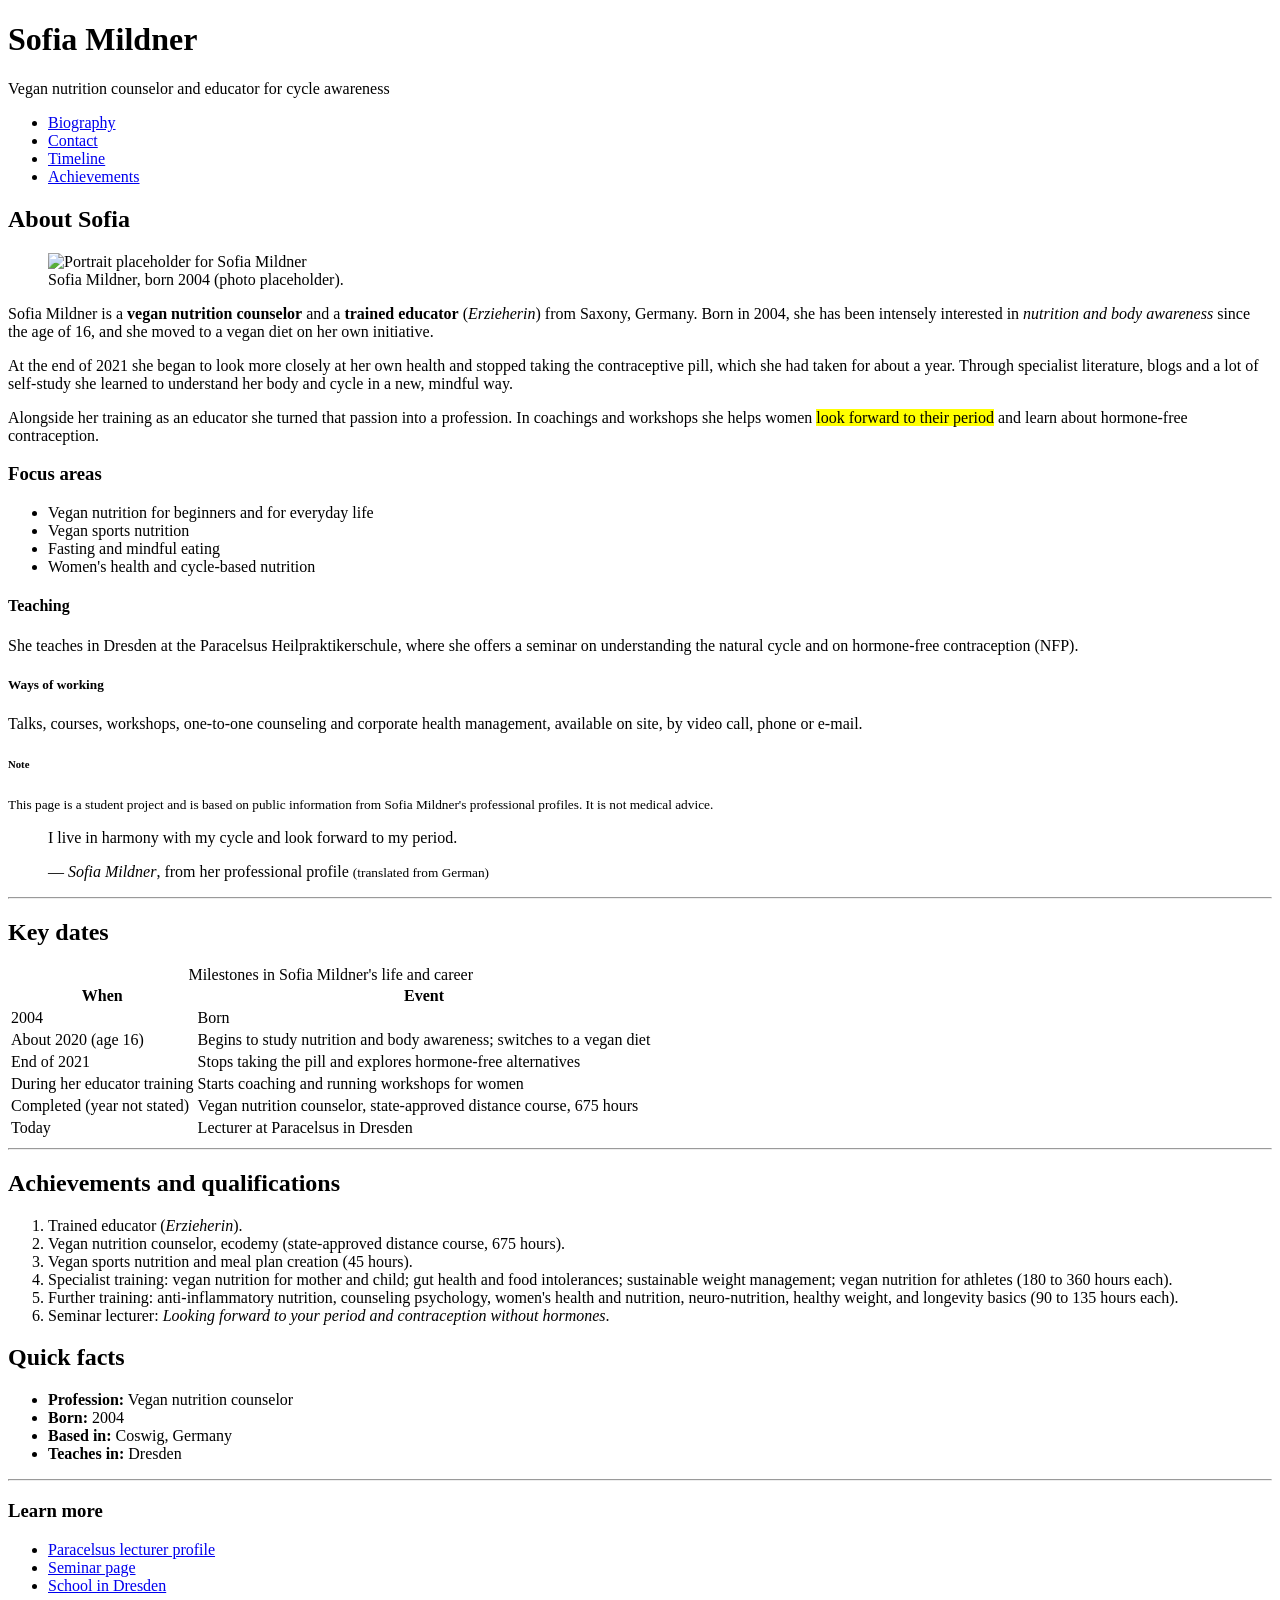
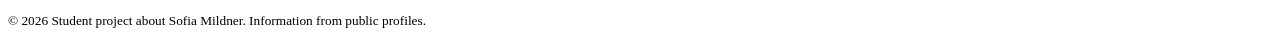
==== index.html @ ef353e80 "Add files via upload" ====
<!DOCTYPE html>
<html lang="en">
<head>
  <meta charset="UTF-8">
  <meta name="viewport" content="width=device-width, initial-scale=1">
  <title>Sofia Mildner – Vegan Nutrition Counselor &amp; Cycle Educator</title>
  <link rel="stylesheet" href="css/styles.css">
</head>
<body>
  <header class="site-header">
    <h1>Sofia Mildner</h1>
    <p class="tagline">Vegan nutrition counselor and educator for cycle awareness</p>
    <nav aria-label="Main navigation">
      <ul>
        <li><a href="index.html" class="active">Biography</a></li>
        <li><a href="contact.html">Contact</a></li>
        <li><a href="#timeline">Timeline</a></li>
        <li><a href="#achievements">Achievements</a></li>
      </ul>
    </nav>
  </header>

  <main class="layout">
    <section id="bio">
      <article>
        <h2>About Sofia</h2>

        <figure class="portrait">
          <img src="images/portrait-placeholder.svg" alt="Portrait placeholder for Sofia Mildner" width="260" height="325">
          <figcaption>Sofia Mildner, born 2004 (photo placeholder).</figcaption>
        </figure>

        <p>Sofia Mildner is a <strong>vegan nutrition counselor</strong> and a <strong>trained educator</strong> (<em>Erzieherin</em>) from Saxony, Germany. Born in 2004, she has been intensely interested in <em>nutrition and body awareness</em> since the age of 16, and she moved to a vegan diet on her own initiative.</p>
        <p>At the end of 2021 she began to look more closely at her own health and stopped taking the contraceptive pill, which she had taken for about a year. Through specialist literature, blogs and a lot of self-study she learned to understand her body and cycle in a new, mindful way.</p>
        <p>Alongside her training as an educator she turned that passion into a profession. In coachings and workshops she helps women <mark>look forward to their period</mark> and learn about hormone-free contraception.</p>

        <h3>Focus areas</h3>
        <ul>
          <li>Vegan nutrition for beginners and for everyday life</li>
          <li>Vegan sports nutrition</li>
          <li>Fasting and mindful eating</li>
          <li>Women's health and cycle-based nutrition</li>
        </ul>

        <h4>Teaching</h4>
        <p>She teaches in Dresden at the Paracelsus Heilpraktikerschule, where she offers a seminar on understanding the natural cycle and on hormone-free contraception (NFP).</p>

        <h5>Ways of working</h5>
        <p>Talks, courses, workshops, one-to-one counseling and corporate health management, available on site, by video call, phone or e-mail.</p>

        <h6>Note</h6>
        <p><small>This page is a student project and is based on public information from Sofia Mildner's professional profiles. It is not medical advice.</small></p>

        <blockquote>
          <p>I live in harmony with my cycle and look forward to my period.</p>
          <footer>— <cite>Sofia Mildner</cite>, from her professional profile <small>(translated from German)</small></footer>
        </blockquote>
      </article>

      <hr>

      <article id="timeline">
        <h2>Key dates</h2>
        <table>
          <caption>Milestones in Sofia Mildner's life and career</caption>
          <thead>
            <tr><th scope="col">When</th><th scope="col">Event</th></tr>
          </thead>
          <tbody>
            <tr><td>2004</td><td>Born</td></tr>
            <tr><td>About 2020 (age 16)</td><td>Begins to study nutrition and body awareness; switches to a vegan diet</td></tr>
            <tr><td>End of 2021</td><td>Stops taking the pill and explores hormone-free alternatives</td></tr>
            <tr><td>During her educator training</td><td>Starts coaching and running workshops for women</td></tr>
            <tr><td>Completed (year not stated)</td><td>Vegan nutrition counselor, state-approved distance course, 675 hours</td></tr>
            <tr><td>Today</td><td>Lecturer at Paracelsus in Dresden</td></tr>
          </tbody>
        </table>
      </article>

      <hr>

      <article id="achievements">
        <h2>Achievements and qualifications</h2>
        <ol>
          <li>Trained educator (<em>Erzieherin</em>).</li>
          <li>Vegan nutrition counselor, ecodemy (state-approved distance course, 675 hours).</li>
          <li>Vegan sports nutrition and meal plan creation (45 hours).</li>
          <li>Specialist training: vegan nutrition for mother and child; gut health and food intolerances; sustainable weight management; vegan nutrition for athletes (180 to 360 hours each).</li>
          <li>Further training: anti-inflammatory nutrition, counseling psychology, women's health and nutrition, neuro-nutrition, healthy weight, and longevity basics (90 to 135 hours each).</li>
          <li>Seminar lecturer: <em>Looking forward to your period and contraception without hormones</em>.</li>
        </ol>
      </article>
    </section>

    <aside class="sidebar">
      <h2>Quick facts</h2>
      <ul class="plain">
        <li><strong>Profession:</strong> Vegan nutrition counselor</li>
        <li><strong>Born:</strong> 2004</li>
        <li><strong>Based in:</strong> Coswig, Germany</li>
        <li><strong>Teaches in:</strong> Dresden</li>
      </ul>
      <hr>
      <h3>Learn more</h3>
      <ul>
        <li><a href="https://www.paracelsus.de/dozenten/v6z4/sofia-mildner" target="_blank" rel="noopener">Paracelsus lecturer profile</a></li>
        <li><a href="https://www.paracelsus.de/seminare/w3e8/periode-mit-vorfreude-erwarten-und-hormonfrei-verhueten" target="_blank" rel="noopener">Seminar page</a></li>
        <li><a href="https://www.paracelsus.de/heilpraktikerschulen/dresden" target="_blank" rel="noopener">School in Dresden</a></li>
      </ul>
    </aside>
  </main>

  <footer class="site-footer">
    <p><small>&copy; 2026 Student project about Sofia Mildner. Information from public profiles.</small></p>
  </footer>
</body>
</html>
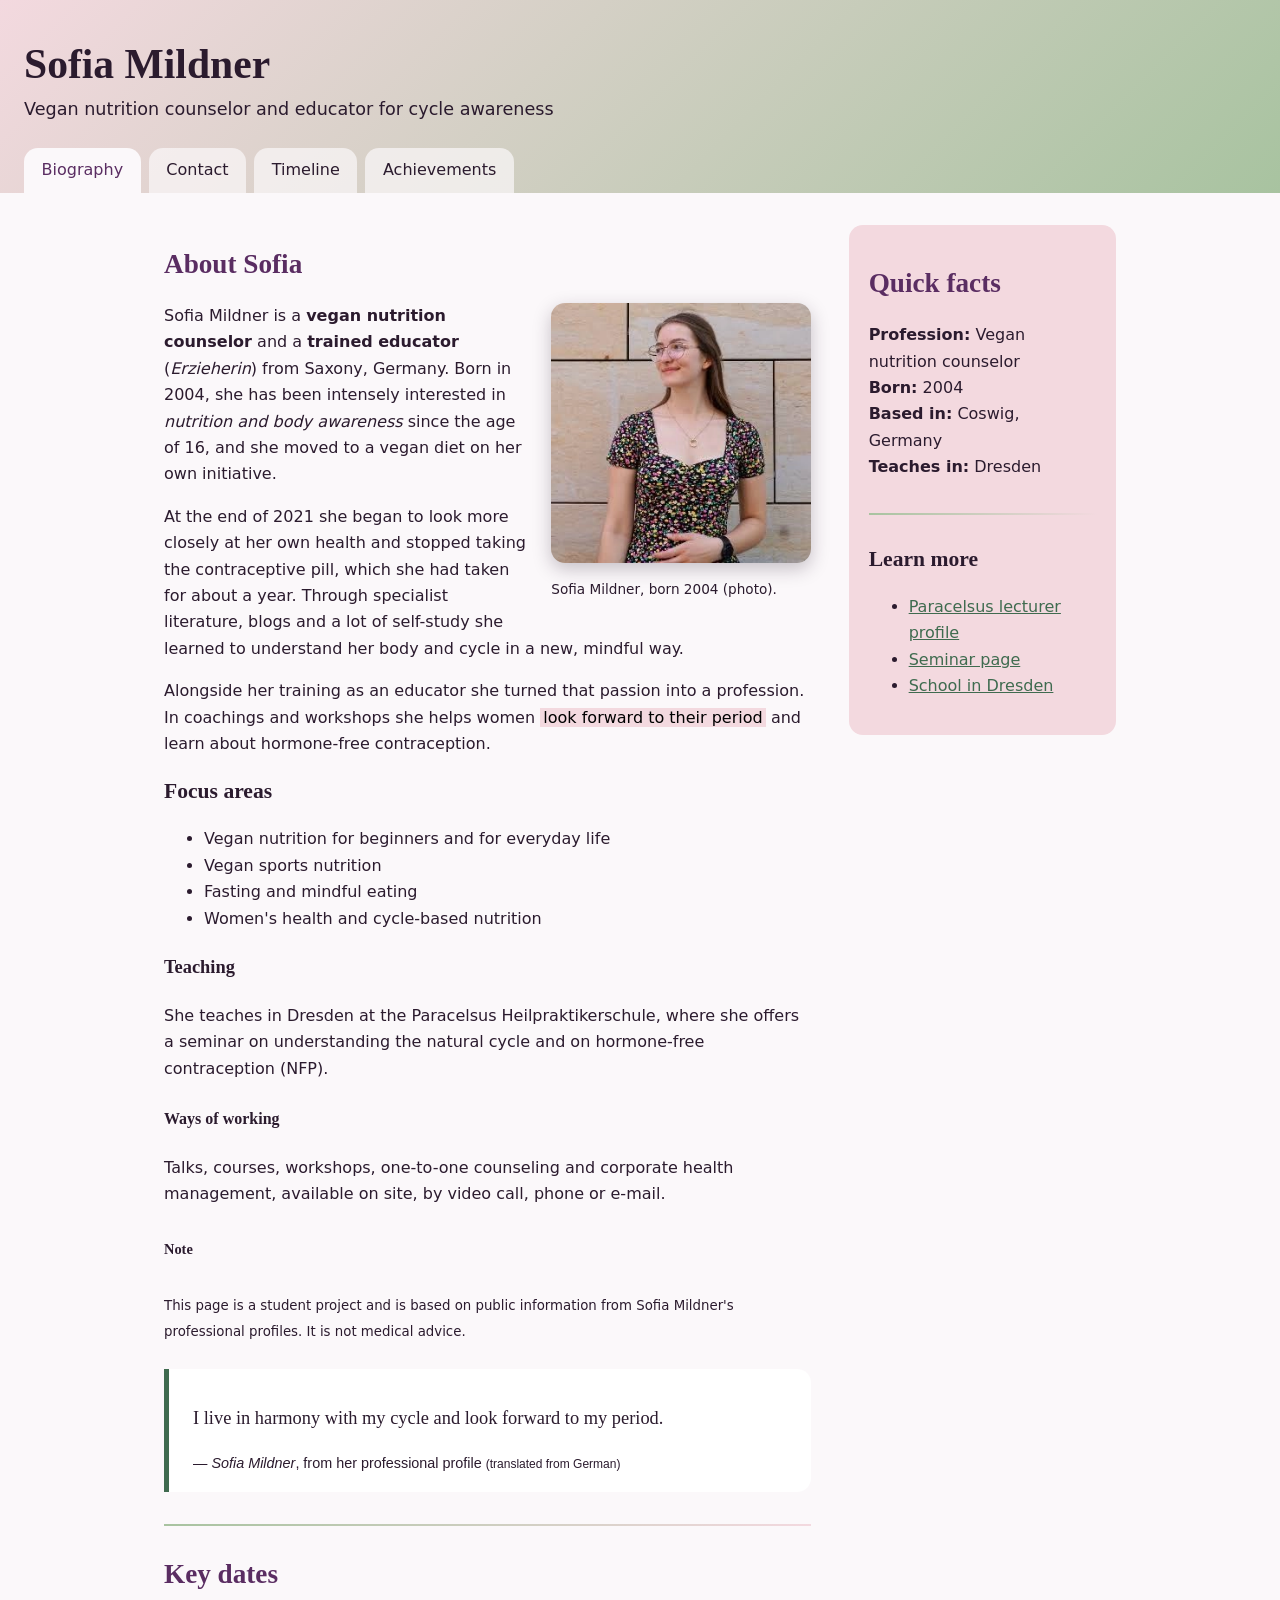
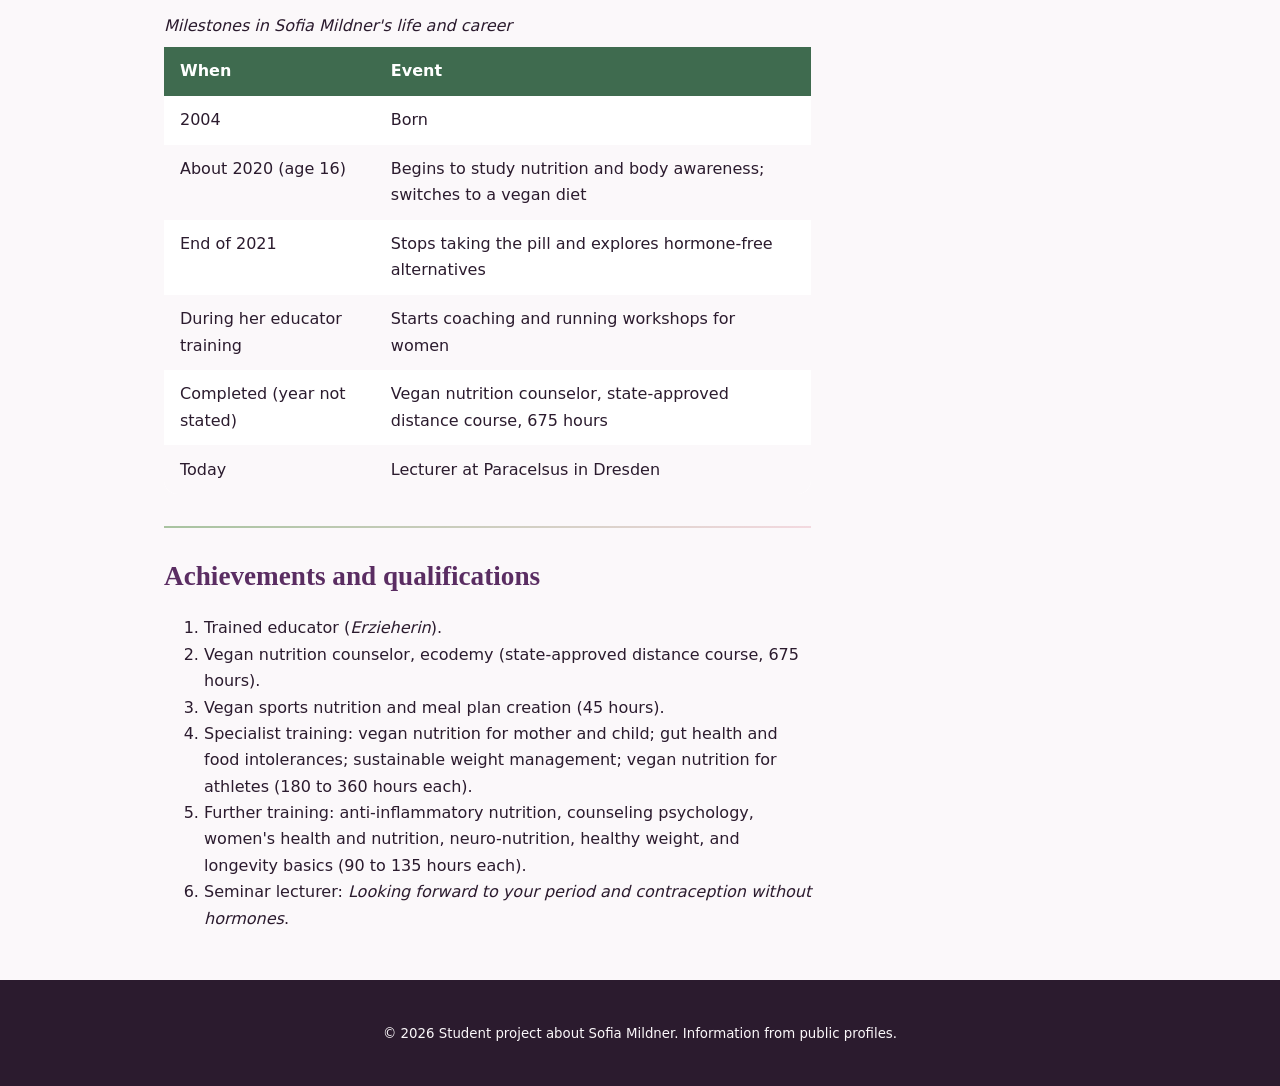
==== commit 2e5daa5b: "adding styles" ====
--- a/index.html
+++ b/index.html
@@ -1,117 +1,236 @@
-<!DOCTYPE html>
+<!doctype html>
 <html lang="en">
-<head>
-  <meta charset="UTF-8">
-  <meta name="viewport" content="width=device-width, initial-scale=1">
-  <title>Sofia Mildner – Vegan Nutrition Counselor &amp; Cycle Educator</title>
-  <link rel="stylesheet" href="css/styles.css">
-</head>
-<body>
-  <header class="site-header">
-    <h1>Sofia Mildner</h1>
-    <p class="tagline">Vegan nutrition counselor and educator for cycle awareness</p>
-    <nav aria-label="Main navigation">
-      <ul>
-        <li><a href="index.html" class="active">Biography</a></li>
-        <li><a href="contact.html">Contact</a></li>
-        <li><a href="#timeline">Timeline</a></li>
-        <li><a href="#achievements">Achievements</a></li>
-      </ul>
-    </nav>
-  </header>
-
-  <main class="layout">
-    <section id="bio">
-      <article>
-        <h2>About Sofia</h2>
-
-        <figure class="portrait">
-          <img src="images/portrait-placeholder.svg" alt="Portrait placeholder for Sofia Mildner" width="260" height="325">
-          <figcaption>Sofia Mildner, born 2004 (photo placeholder).</figcaption>
-        </figure>
-
-        <p>Sofia Mildner is a <strong>vegan nutrition counselor</strong> and a <strong>trained educator</strong> (<em>Erzieherin</em>) from Saxony, Germany. Born in 2004, she has been intensely interested in <em>nutrition and body awareness</em> since the age of 16, and she moved to a vegan diet on her own initiative.</p>
-        <p>At the end of 2021 she began to look more closely at her own health and stopped taking the contraceptive pill, which she had taken for about a year. Through specialist literature, blogs and a lot of self-study she learned to understand her body and cycle in a new, mindful way.</p>
-        <p>Alongside her training as an educator she turned that passion into a profession. In coachings and workshops she helps women <mark>look forward to their period</mark> and learn about hormone-free contraception.</p>
-
-        <h3>Focus areas</h3>
+  <head>
+    <meta charset="UTF-8" />
+    <meta name="viewport" content="width=device-width, initial-scale=1" />
+    <title>
+      Sofia Mildner – Vegan Nutrition Counselor &amp; Cycle Educator
+    </title>
+    <link rel="stylesheet" href="css/styles.css" />
+  </head>
+  <body>
+    <header class="site-header">
+      <h1>Sofia Mildner</h1>
+      <p class="tagline">
+        Vegan nutrition counselor and educator for cycle awareness
+      </p>
+      <nav aria-label="Main navigation">
         <ul>
-          <li>Vegan nutrition for beginners and for everyday life</li>
-          <li>Vegan sports nutrition</li>
-          <li>Fasting and mindful eating</li>
-          <li>Women's health and cycle-based nutrition</li>
+          <li><a href="index.html" class="active">Biography</a></li>
+          <li><a href="contact.html">Contact</a></li>
+          <li><a href="#timeline">Timeline</a></li>
+          <li><a href="#achievements">Achievements</a></li>
         </ul>
-
-        <h4>Teaching</h4>
-        <p>She teaches in Dresden at the Paracelsus Heilpraktikerschule, where she offers a seminar on understanding the natural cycle and on hormone-free contraception (NFP).</p>
-
-        <h5>Ways of working</h5>
-        <p>Talks, courses, workshops, one-to-one counseling and corporate health management, available on site, by video call, phone or e-mail.</p>
-
-        <h6>Note</h6>
-        <p><small>This page is a student project and is based on public information from Sofia Mildner's professional profiles. It is not medical advice.</small></p>
-
-        <blockquote>
-          <p>I live in harmony with my cycle and look forward to my period.</p>
-          <footer>— <cite>Sofia Mildner</cite>, from her professional profile <small>(translated from German)</small></footer>
-        </blockquote>
-      </article>
-
-      <hr>
-
-      <article id="timeline">
-        <h2>Key dates</h2>
-        <table>
-          <caption>Milestones in Sofia Mildner's life and career</caption>
-          <thead>
-            <tr><th scope="col">When</th><th scope="col">Event</th></tr>
-          </thead>
-          <tbody>
-            <tr><td>2004</td><td>Born</td></tr>
-            <tr><td>About 2020 (age 16)</td><td>Begins to study nutrition and body awareness; switches to a vegan diet</td></tr>
-            <tr><td>End of 2021</td><td>Stops taking the pill and explores hormone-free alternatives</td></tr>
-            <tr><td>During her educator training</td><td>Starts coaching and running workshops for women</td></tr>
-            <tr><td>Completed (year not stated)</td><td>Vegan nutrition counselor, state-approved distance course, 675 hours</td></tr>
-            <tr><td>Today</td><td>Lecturer at Paracelsus in Dresden</td></tr>
-          </tbody>
-        </table>
-      </article>
-
-      <hr>
-
-      <article id="achievements">
-        <h2>Achievements and qualifications</h2>
-        <ol>
-          <li>Trained educator (<em>Erzieherin</em>).</li>
-          <li>Vegan nutrition counselor, ecodemy (state-approved distance course, 675 hours).</li>
-          <li>Vegan sports nutrition and meal plan creation (45 hours).</li>
-          <li>Specialist training: vegan nutrition for mother and child; gut health and food intolerances; sustainable weight management; vegan nutrition for athletes (180 to 360 hours each).</li>
-          <li>Further training: anti-inflammatory nutrition, counseling psychology, women's health and nutrition, neuro-nutrition, healthy weight, and longevity basics (90 to 135 hours each).</li>
-          <li>Seminar lecturer: <em>Looking forward to your period and contraception without hormones</em>.</li>
-        </ol>
-      </article>
-    </section>
-
-    <aside class="sidebar">
-      <h2>Quick facts</h2>
-      <ul class="plain">
-        <li><strong>Profession:</strong> Vegan nutrition counselor</li>
-        <li><strong>Born:</strong> 2004</li>
-        <li><strong>Based in:</strong> Coswig, Germany</li>
-        <li><strong>Teaches in:</strong> Dresden</li>
-      </ul>
-      <hr>
-      <h3>Learn more</h3>
-      <ul>
-        <li><a href="https://www.paracelsus.de/dozenten/v6z4/sofia-mildner" target="_blank" rel="noopener">Paracelsus lecturer profile</a></li>
-        <li><a href="https://www.paracelsus.de/seminare/w3e8/periode-mit-vorfreude-erwarten-und-hormonfrei-verhueten" target="_blank" rel="noopener">Seminar page</a></li>
-        <li><a href="https://www.paracelsus.de/heilpraktikerschulen/dresden" target="_blank" rel="noopener">School in Dresden</a></li>
-      </ul>
-    </aside>
-  </main>
-
-  <footer class="site-footer">
-    <p><small>&copy; 2026 Student project about Sofia Mildner. Information from public profiles.</small></p>
-  </footer>
-</body>
+      </nav>
+    </header>
+
+    <main class="layout">
+      <section id="bio">
+        <article>
+          <h2>About Sofia</h2>
+
+          <figure class="portrait">
+            <img
+              src="images/portrait.webp"
+              alt="Portrait Sofia Mildner"
+              width="260"
+              height="325"
+            />
+            <figcaption>Sofia Mildner, born 2004 (photo).</figcaption>
+          </figure>
+
+          <p>
+            Sofia Mildner is a <strong>vegan nutrition counselor</strong> and a
+            <strong>trained educator</strong> (<em>Erzieherin</em>) from Saxony,
+            Germany. Born in 2004, she has been intensely interested in
+            <em>nutrition and body awareness</em> since the age of 16, and she
+            moved to a vegan diet on her own initiative.
+          </p>
+          <p>
+            At the end of 2021 she began to look more closely at her own health
+            and stopped taking the contraceptive pill, which she had taken for
+            about a year. Through specialist literature, blogs and a lot of
+            self-study she learned to understand her body and cycle in a new,
+            mindful way.
+          </p>
+          <p>
+            Alongside her training as an educator she turned that passion into a
+            profession. In coachings and workshops she helps women
+            <mark>look forward to their period</mark> and learn about
+            hormone-free contraception.
+          </p>
+
+          <h3>Focus areas</h3>
+          <ul>
+            <li>Vegan nutrition for beginners and for everyday life</li>
+            <li>Vegan sports nutrition</li>
+            <li>Fasting and mindful eating</li>
+            <li>Women's health and cycle-based nutrition</li>
+          </ul>
+
+          <h4>Teaching</h4>
+          <p>
+            She teaches in Dresden at the Paracelsus Heilpraktikerschule, where
+            she offers a seminar on understanding the natural cycle and on
+            hormone-free contraception (NFP).
+          </p>
+
+          <h5>Ways of working</h5>
+          <p>
+            Talks, courses, workshops, one-to-one counseling and corporate
+            health management, available on site, by video call, phone or
+            e-mail.
+          </p>
+
+          <h6>Note</h6>
+          <p>
+            <small
+              >This page is a student project and is based on public information
+              from Sofia Mildner's professional profiles. It is not medical
+              advice.</small
+            >
+          </p>
+
+          <blockquote>
+            <p>
+              I live in harmony with my cycle and look forward to my period.
+            </p>
+            <footer>
+              — <cite>Sofia Mildner</cite>, from her professional profile
+              <small>(translated from German)</small>
+            </footer>
+          </blockquote>
+        </article>
+
+        <hr />
+
+        <article id="timeline">
+          <h2>Key dates</h2>
+          <table>
+            <caption>
+              Milestones in Sofia Mildner's life and career
+            </caption>
+            <thead>
+              <tr>
+                <th scope="col">When</th>
+                <th scope="col">Event</th>
+              </tr>
+            </thead>
+            <tbody>
+              <tr>
+                <td>2004</td>
+                <td>Born</td>
+              </tr>
+              <tr>
+                <td>About 2020 (age 16)</td>
+                <td>
+                  Begins to study nutrition and body awareness; switches to a
+                  vegan diet
+                </td>
+              </tr>
+              <tr>
+                <td>End of 2021</td>
+                <td>
+                  Stops taking the pill and explores hormone-free alternatives
+                </td>
+              </tr>
+              <tr>
+                <td>During her educator training</td>
+                <td>Starts coaching and running workshops for women</td>
+              </tr>
+              <tr>
+                <td>Completed (year not stated)</td>
+                <td>
+                  Vegan nutrition counselor, state-approved distance course, 675
+                  hours
+                </td>
+              </tr>
+              <tr>
+                <td>Today</td>
+                <td>Lecturer at Paracelsus in Dresden</td>
+              </tr>
+            </tbody>
+          </table>
+        </article>
+
+        <hr />
+
+        <article id="achievements">
+          <h2>Achievements and qualifications</h2>
+          <ol>
+            <li>Trained educator (<em>Erzieherin</em>).</li>
+            <li>
+              Vegan nutrition counselor, ecodemy (state-approved distance
+              course, 675 hours).
+            </li>
+            <li>Vegan sports nutrition and meal plan creation (45 hours).</li>
+            <li>
+              Specialist training: vegan nutrition for mother and child; gut
+              health and food intolerances; sustainable weight management; vegan
+              nutrition for athletes (180 to 360 hours each).
+            </li>
+            <li>
+              Further training: anti-inflammatory nutrition, counseling
+              psychology, women's health and nutrition, neuro-nutrition, healthy
+              weight, and longevity basics (90 to 135 hours each).
+            </li>
+            <li>
+              Seminar lecturer:
+              <em
+                >Looking forward to your period and contraception without
+                hormones</em
+              >.
+            </li>
+          </ol>
+        </article>
+      </section>
+
+      <aside class="sidebar">
+        <h2>Quick facts</h2>
+        <ul class="plain">
+          <li><strong>Profession:</strong> Vegan nutrition counselor</li>
+          <li><strong>Born:</strong> 2004</li>
+          <li><strong>Based in:</strong> Coswig, Germany</li>
+          <li><strong>Teaches in:</strong> Dresden</li>
+        </ul>
+        <hr />
+        <h3>Learn more</h3>
+        <ul>
+          <li>
+            <a
+              href="https://www.paracelsus.de/dozenten/v6z4/sofia-mildner"
+              target="_blank"
+              rel="noopener"
+              >Paracelsus lecturer profile</a
+            >
+          </li>
+          <li>
+            <a
+              href="https://www.paracelsus.de/seminare/w3e8/periode-mit-vorfreude-erwarten-und-hormonfrei-verhueten"
+              target="_blank"
+              rel="noopener"
+              >Seminar page</a
+            >
+          </li>
+          <li>
+            <a
+              href="https://www.paracelsus.de/heilpraktikerschulen/dresden"
+              target="_blank"
+              rel="noopener"
+              >School in Dresden</a
+            >
+          </li>
+        </ul>
+      </aside>
+    </main>
+
+    <footer class="site-footer">
+      <p>
+        <small
+          >&copy; 2026 Student project about Sofia Mildner. Information from
+          public profiles.</small
+        >
+      </p>
+    </footer>
+  </body>
 </html>
--- a/css/styles.css
+++ b/css/styles.css
@@ -0,0 +1,136 @@
+:root {
+  --ink: #2b1b2e;
+  --plum: #5a2d62;
+  --sage: #a8c3a0;
+  --moss: #3f6b4f;
+  --petal: #f3d9df;
+  --paper: #fbf8fa;
+  --radius: 14px;
+}
+* { box-sizing: border-box; }
+body {
+  margin: 0;
+  font-family: "Segoe UI", system-ui, sans-serif;
+  line-height: 1.65;
+  color: var(--ink);
+  background: var(--paper);
+}
+h1, h2, h3, h4, h5, h6 { font-family: Georgia, "Times New Roman", serif; line-height: 1.2; }
+h1 { font-size: 2.6rem; margin: 0; }
+h2 { font-size: 1.7rem; color: var(--plum); }
+h3 { font-size: 1.35rem; }
+h4 { font-size: 1.15rem; }
+h5 { font-size: 1rem; }
+h6 { font-size: .9rem; }
+a { color: var(--moss); }
+a:hover { color: var(--plum); }
+hr { border: 0; height: 2px; margin: 2rem 0; background: linear-gradient(90deg, var(--sage), var(--petal)); }
+
+/* Header with sticky navigation (position: sticky) */
+.site-header {
+  padding: 2.5rem 1.5rem 0;
+  background: linear-gradient(135deg, var(--petal), var(--sage));
+}
+.tagline { margin: .3rem 0 1.5rem; font-size: 1.1rem; }
+nav { position: sticky; top: 0; z-index: 5; }
+nav ul { display: flex; flex-wrap: wrap; gap: .5rem; margin: 0; padding: 0; list-style: none; }
+nav a {
+  display: block; padding: .6rem 1.1rem; text-decoration: none; color: var(--ink);
+  background: rgba(251, 248, 250, .7); border-radius: var(--radius) var(--radius) 0 0;
+}
+nav a:hover, nav a.active { background: var(--paper); color: var(--plum); }
+
+/* Layout and floats */
+.layout { display: flow-root; max-width: 1000px; margin: 0 auto; padding: 2rem 1.5rem; }
+#bio { float: left; width: 68%; }
+.sidebar {
+  float: right; width: 28%; padding: 1.2rem; border-radius: var(--radius);
+  background: var(--petal); position: relative;
+}
+.portrait { float: right; width: 260px; max-width: 45%; margin: 0 0 1rem 1.5rem; }
+.portrait img { width: 100%; height: auto; border-radius: var(--radius); box-shadow: 0 6px 18px rgba(43, 27, 46, .25); }
+figcaption { font-size: .85rem; margin-top: .4rem; }
+.plain { list-style: none; padding: 0; }
+mark { background: var(--petal); padding: 0 .2em; }
+
+blockquote {
+  clear: both; margin: 1.5rem 0; padding: 1rem 1.5rem; border-left: 5px solid var(--moss);
+  background: #fff; border-radius: 0 var(--radius) var(--radius) 0;
+  font-family: Georgia, serif; font-size: 1.15rem;
+}
+blockquote footer { font-family: "Segoe UI", sans-serif; font-size: .9rem; }
+
+table { width: 100%; border-collapse: collapse; background: #fff; border-radius: var(--radius); overflow: hidden; }
+caption { text-align: left; padding-bottom: .5rem; font-style: italic; }
+th, td { padding: .7rem 1rem; text-align: left; vertical-align: top; }
+thead th { background: var(--moss); color: #fff; }
+tbody tr:nth-child(even) { background: var(--paper); }
+tbody tr:hover { background: var(--petal); }
+
+.site-footer { clear: both; padding: 1.5rem; text-align: center; background: var(--ink); color: var(--paper); }
+
+/* Contact page */
+.contact-layout { display: flex; gap: 2rem; align-items: flex-start; }
+.form-card { flex: 2; padding: 1.5rem; background: #fff; border-radius: var(--radius); box-shadow: 0 8px 24px rgba(43, 27, 46, .12); }
+.info-card {
+  flex: 1; position: relative; padding: 1.5rem; border-radius: var(--radius);
+  background: linear-gradient(160deg, var(--petal), #fff);
+  box-shadow: 0 8px 24px rgba(43, 27, 46, .12);
+}
+.badge { position: absolute; top: -12px; right: 16px; padding: .3rem .9rem; border-radius: 999px; background: var(--moss); color: #fff; font-size: .85rem; }
+.float-figure { float: left; margin: 0 1rem .5rem 0; }
+.float-figure img { border-radius: 10px; }
+.clear { clear: both; }
+
+/* Form elements */
+.field { margin-bottom: 1.1rem; }
+.field label { display: block; margin-bottom: .3rem; font-weight: 600; }
+input[type="text"], input[type="email"], select, textarea {
+  width: 100%; padding: .7rem .9rem; font: inherit; color: var(--ink);
+  background: var(--paper); border: 2px solid #d9cdd9; border-radius: 10px;
+  transition: border-color .25s, box-shadow .25s, transform .25s, background .25s;
+}
+input:hover, select:hover, textarea:hover { border-color: var(--sage); }
+input:focus, select:focus, textarea:focus {
+  outline: none; border-color: var(--plum); background: #fff;
+  box-shadow: 0 0 0 4px rgba(90, 45, 98, .15); transform: translateY(-2px);
+}
+input:valid:not(:placeholder-shown), textarea:valid:not(:placeholder-shown) { border-color: var(--moss); }
+input:invalid:not(:placeholder-shown), textarea:invalid:not(:placeholder-shown) { border-color: #b3261e; background: #fdf1f0; }
+.field.check { display: flex; align-items: center; gap: .6rem; }
+.field.check label { margin: 0; font-weight: 400; }
+
+button, .button-link {
+  display: inline-block; padding: .8rem 1.6rem; font: inherit; font-weight: 600; color: #fff;
+  text-decoration: none; cursor: pointer; border: 0; border-radius: 999px;
+  background: linear-gradient(135deg, var(--moss), var(--plum));
+  box-shadow: 0 4px 12px rgba(63, 107, 79, .4);
+  transition: transform .2s, box-shadow .2s, filter .2s;
+}
+button:hover, .button-link:hover { color: #fff; filter: brightness(1.1); transform: translateY(-2px); box-shadow: 0 8px 18px rgba(63, 107, 79, .45); }
+button:active, .button-link:active { transform: translateY(1px) scale(.98); box-shadow: 0 2px 6px rgba(63, 107, 79, .4); }
+button:focus-visible, .button-link:focus-visible, a:focus-visible { outline: 3px solid var(--plum); outline-offset: 3px; }
+
+/* Modal window (position: fixed) */
+.modal {
+  position: fixed; inset: 0; z-index: 50; display: none; align-items: center; justify-content: center;
+  background: rgba(43, 27, 46, .6);
+}
+.modal:target { display: flex; }
+.modal-box {
+  position: relative; width: min(420px, 90%); padding: 2rem; background: #fff; border-radius: var(--radius);
+  box-shadow: 0 20px 50px rgba(0, 0, 0, .4); animation: pop .35s ease-out;
+}
+.close { position: absolute; top: 8px; right: 14px; font-size: 2rem; text-decoration: none; color: var(--plum); }
+@keyframes pop { from { opacity: 0; transform: scale(.85) translateY(20px); } to { opacity: 1; transform: none; } }
+
+.contact-layout::after { content: ""; display: table; clear: both; }
+
+@media (max-width: 760px) {
+  #bio, .sidebar { float: none; width: 100%; }
+  .sidebar { margin-top: 2rem; }
+  .contact-layout { flex-direction: column; }
+}
+@media (prefers-reduced-motion: reduce) {
+  * { transition: none !important; animation: none !important; }
+}
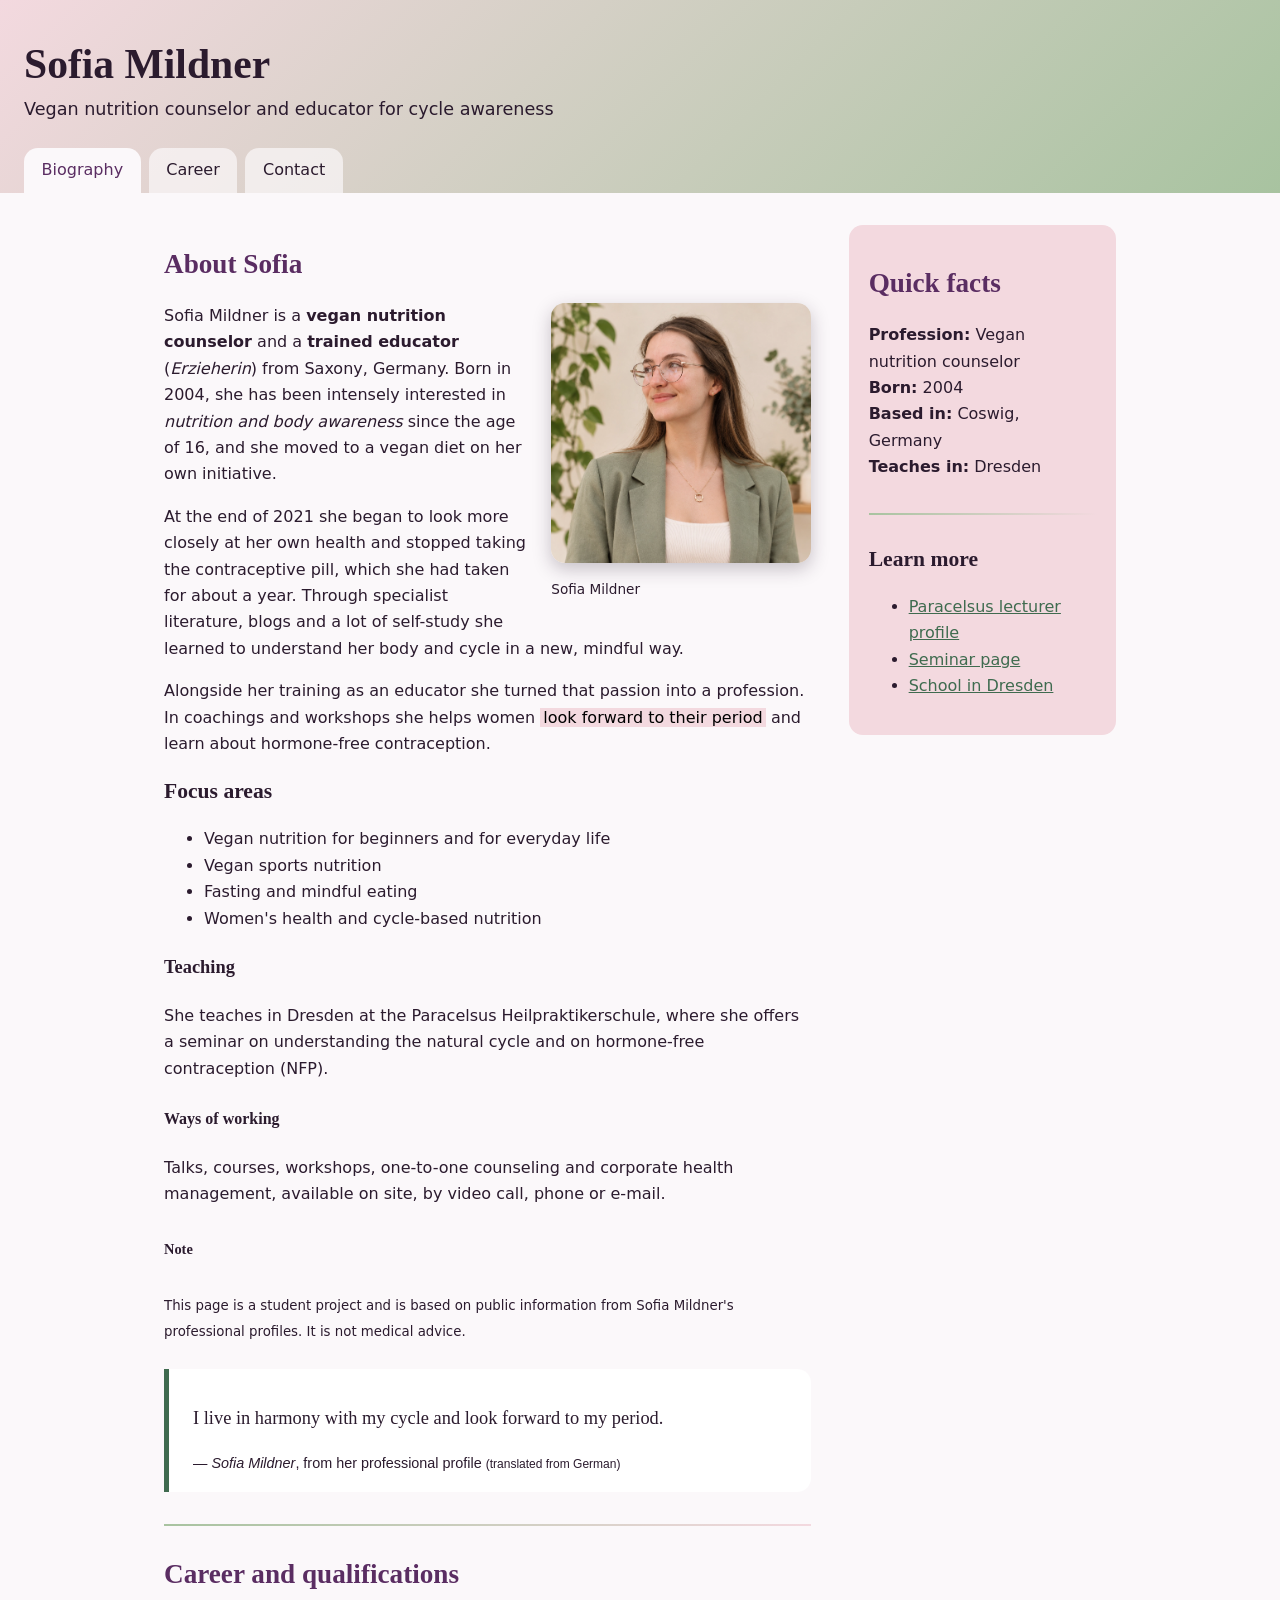
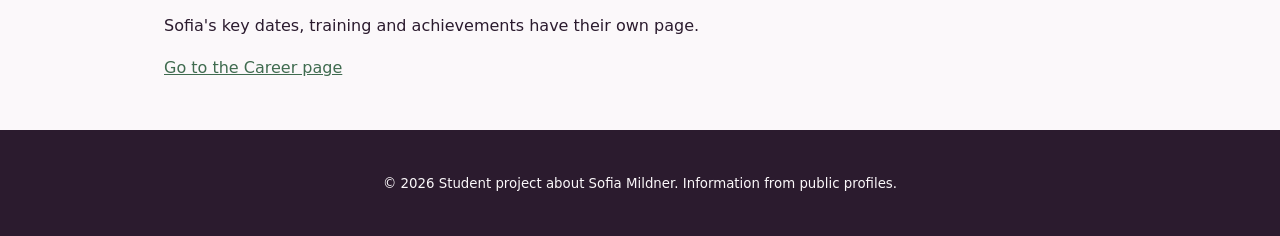
==== commit cd1ced48: "adding pages" ====
--- a/index.html
+++ b/index.html
@@ -17,9 +17,8 @@
       <nav aria-label="Main navigation">
         <ul>
           <li><a href="index.html" class="active">Biography</a></li>
+          <li><a href="career.html">Career</a></li>
           <li><a href="contact.html">Contact</a></li>
-          <li><a href="#timeline">Timeline</a></li>
-          <li><a href="#achievements">Achievements</a></li>
         </ul>
       </nav>
     </header>
@@ -31,12 +30,12 @@
 
           <figure class="portrait">
             <img
-              src="images/portrait.webp"
-              alt="Portrait Sofia Mildner"
+              src="images/Warme Portraitszene mit Zimmerpflanzen.webp"
+              alt="Portrait of Sofia Mildner"
               width="260"
               height="325"
             />
-            <figcaption>Sofia Mildner, born 2004 (photo).</figcaption>
+            <figcaption>Sofia Mildner</figcaption>
           </figure>
 
           <p>
@@ -101,87 +100,14 @@
             </footer>
           </blockquote>
         </article>
-
         <hr />
 
-        <article id="timeline">
-          <h2>Key dates</h2>
-          <table>
-            <caption>
-              Milestones in Sofia Mildner's life and career
-            </caption>
-            <thead>
-              <tr>
-                <th scope="col">When</th>
-                <th scope="col">Event</th>
-              </tr>
-            </thead>
-            <tbody>
-              <tr>
-                <td>2004</td>
-                <td>Born</td>
-              </tr>
-              <tr>
-                <td>About 2020 (age 16)</td>
-                <td>
-                  Begins to study nutrition and body awareness; switches to a
-                  vegan diet
-                </td>
-              </tr>
-              <tr>
-                <td>End of 2021</td>
-                <td>
-                  Stops taking the pill and explores hormone-free alternatives
-                </td>
-              </tr>
-              <tr>
-                <td>During her educator training</td>
-                <td>Starts coaching and running workshops for women</td>
-              </tr>
-              <tr>
-                <td>Completed (year not stated)</td>
-                <td>
-                  Vegan nutrition counselor, state-approved distance course, 675
-                  hours
-                </td>
-              </tr>
-              <tr>
-                <td>Today</td>
-                <td>Lecturer at Paracelsus in Dresden</td>
-              </tr>
-            </tbody>
-          </table>
-        </article>
-
-        <hr />
-
-        <article id="achievements">
-          <h2>Achievements and qualifications</h2>
-          <ol>
-            <li>Trained educator (<em>Erzieherin</em>).</li>
-            <li>
-              Vegan nutrition counselor, ecodemy (state-approved distance
-              course, 675 hours).
-            </li>
-            <li>Vegan sports nutrition and meal plan creation (45 hours).</li>
-            <li>
-              Specialist training: vegan nutrition for mother and child; gut
-              health and food intolerances; sustainable weight management; vegan
-              nutrition for athletes (180 to 360 hours each).
-            </li>
-            <li>
-              Further training: anti-inflammatory nutrition, counseling
-              psychology, women's health and nutrition, neuro-nutrition, healthy
-              weight, and longevity basics (90 to 135 hours each).
-            </li>
-            <li>
-              Seminar lecturer:
-              <em
-                >Looking forward to your period and contraception without
-                hormones</em
-              >.
-            </li>
-          </ol>
+        <article>
+          <h2>Career and qualifications</h2>
+          <p>
+            Sofia's key dates, training and achievements have their own page.
+          </p>
+          <p><a href="career.html">Go to the Career page</a></p>
         </article>
       </section>
 
--- a/css/styles.css
+++ b/css/styles.css
@@ -43,6 +43,7 @@
 /* Layout and floats */
 .layout { display: flow-root; max-width: 1000px; margin: 0 auto; padding: 2rem 1.5rem; }
 #bio { float: left; width: 68%; }
+.wide { width: 100%; }
 .sidebar {
   float: right; width: 28%; padding: 1.2rem; border-radius: var(--radius);
   background: var(--petal); position: relative;
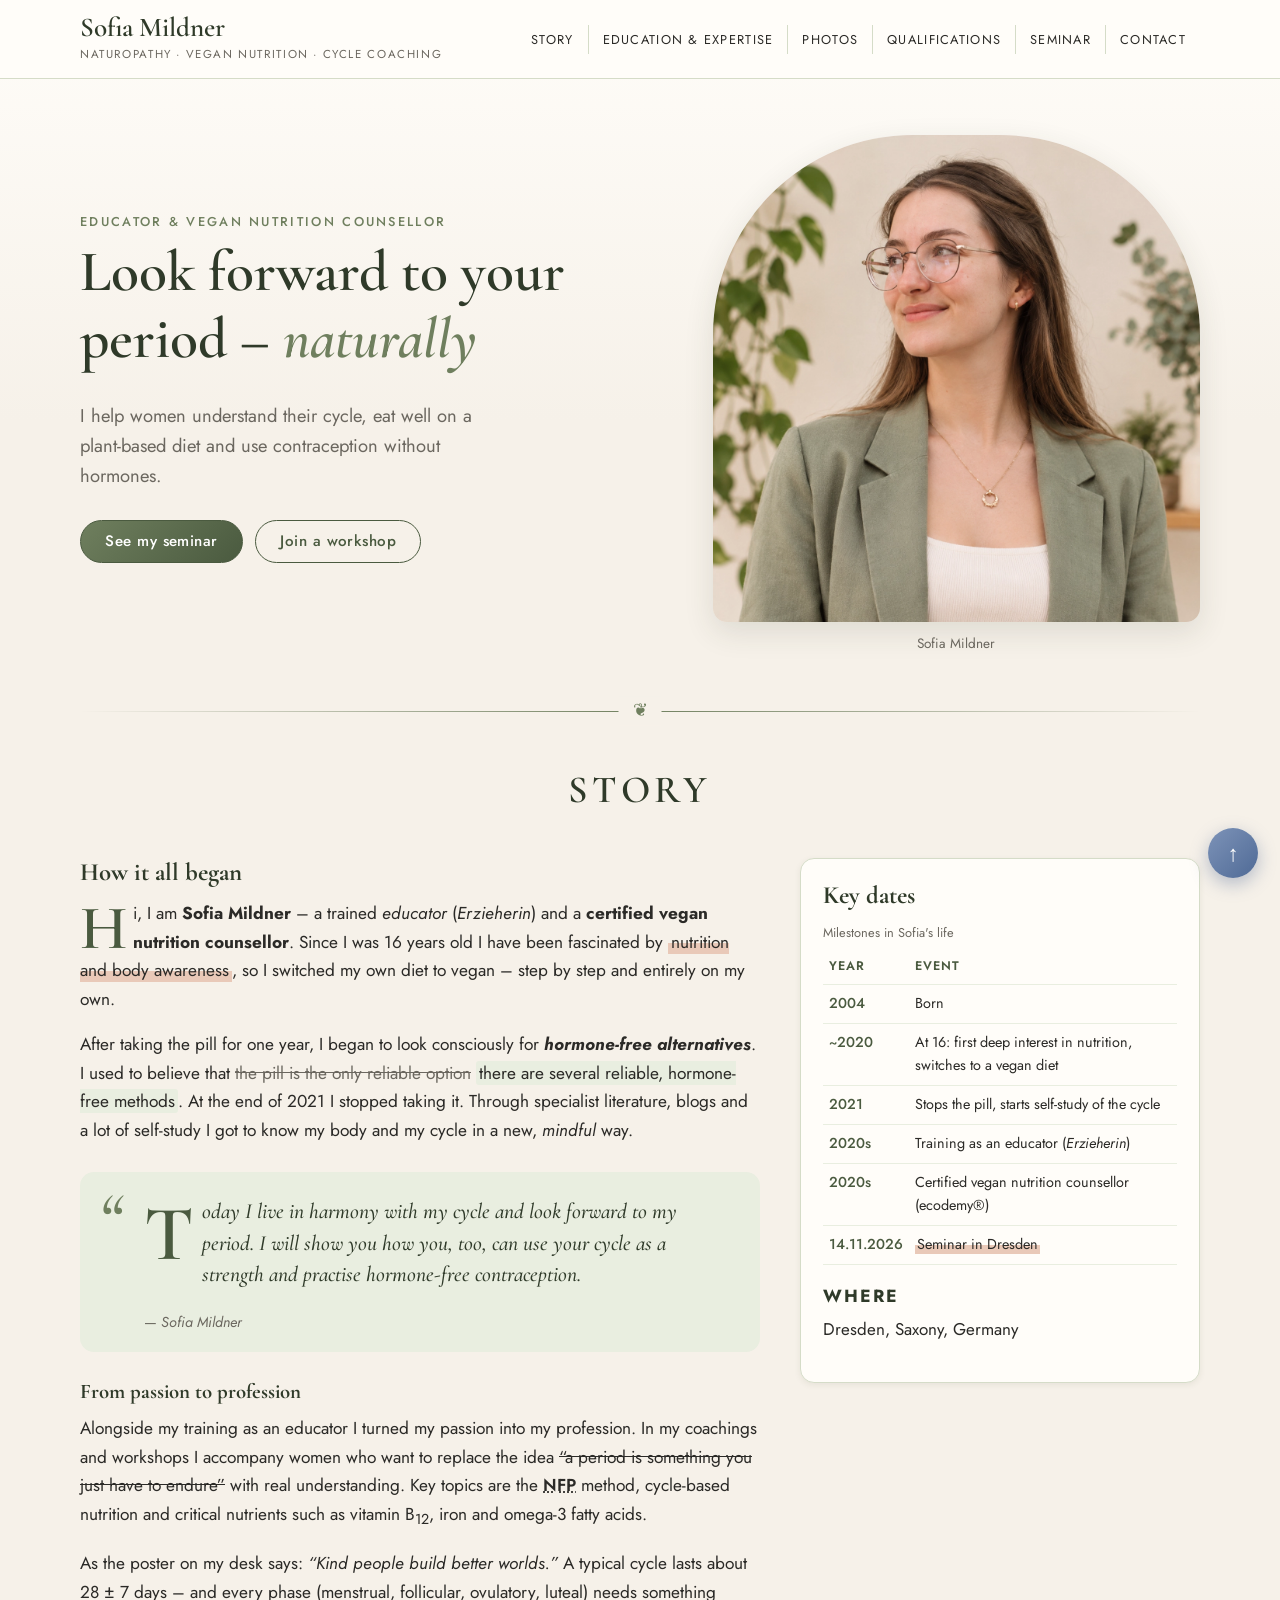
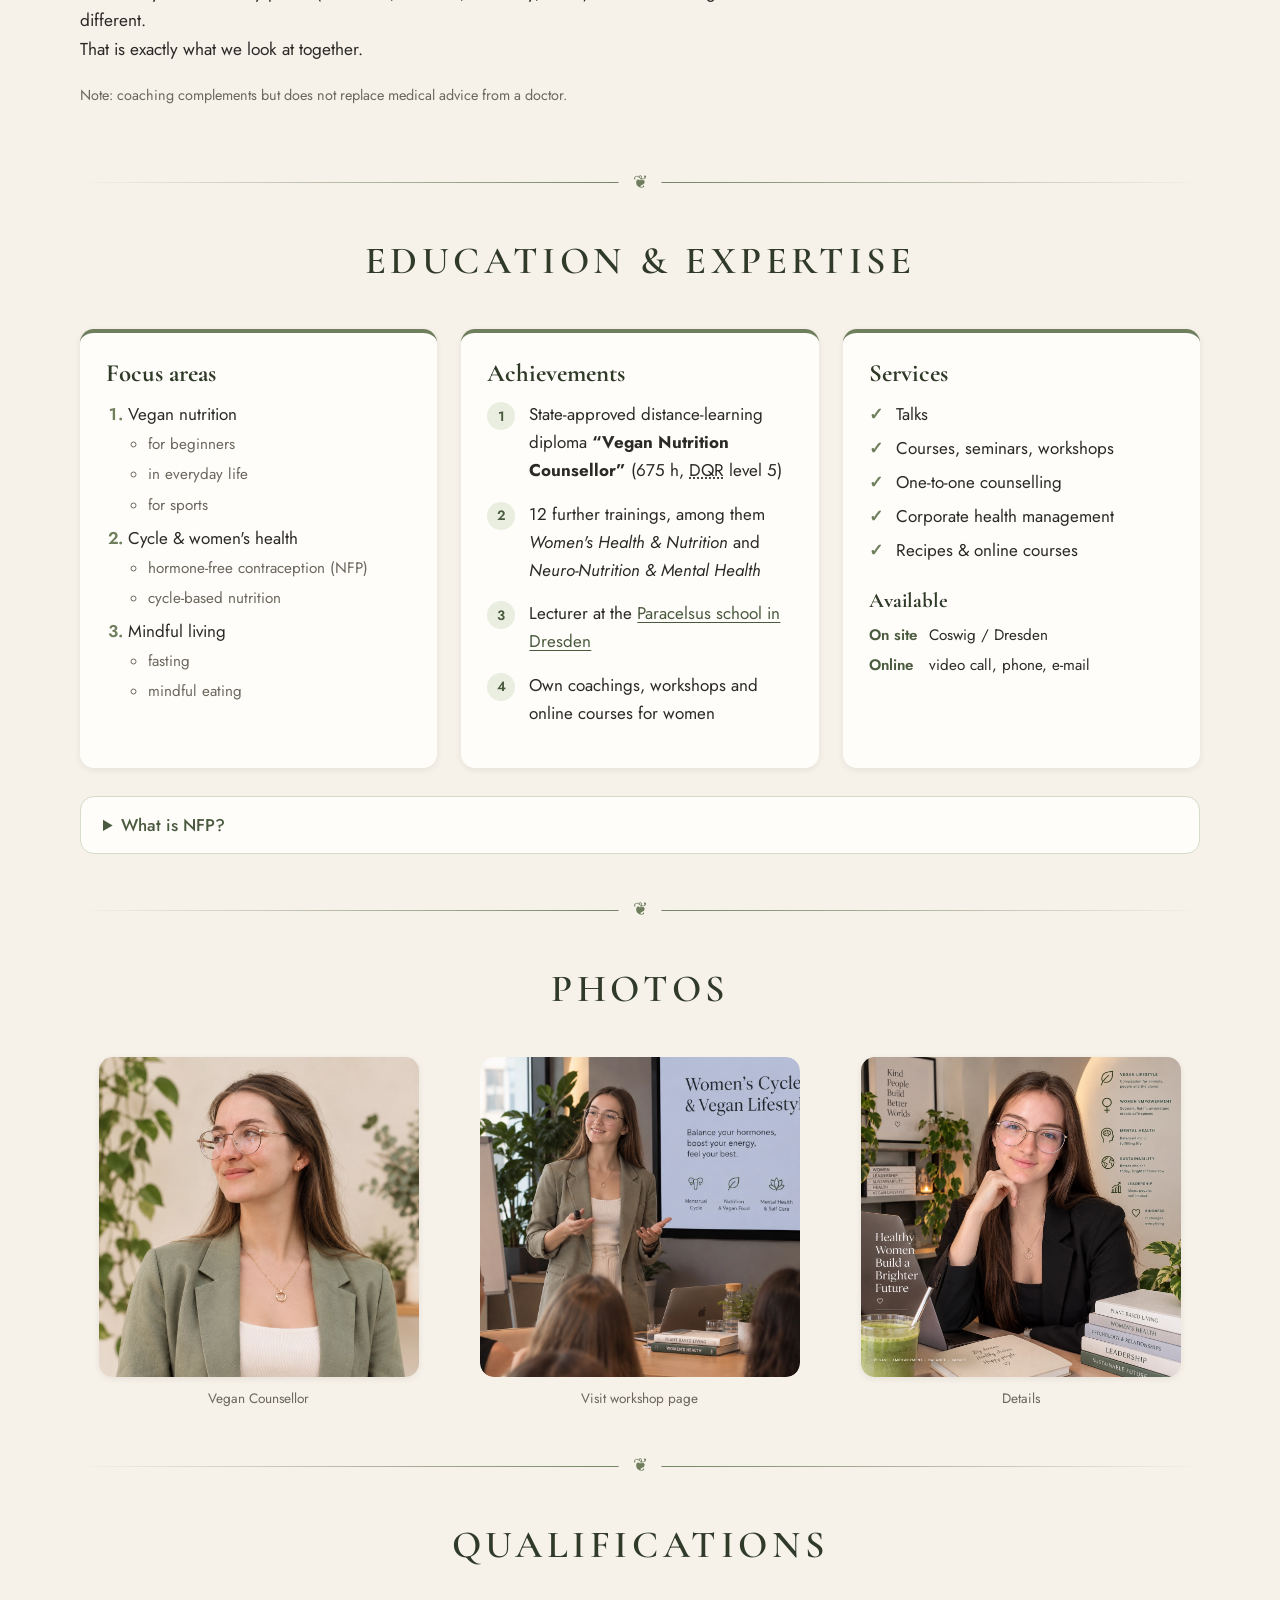
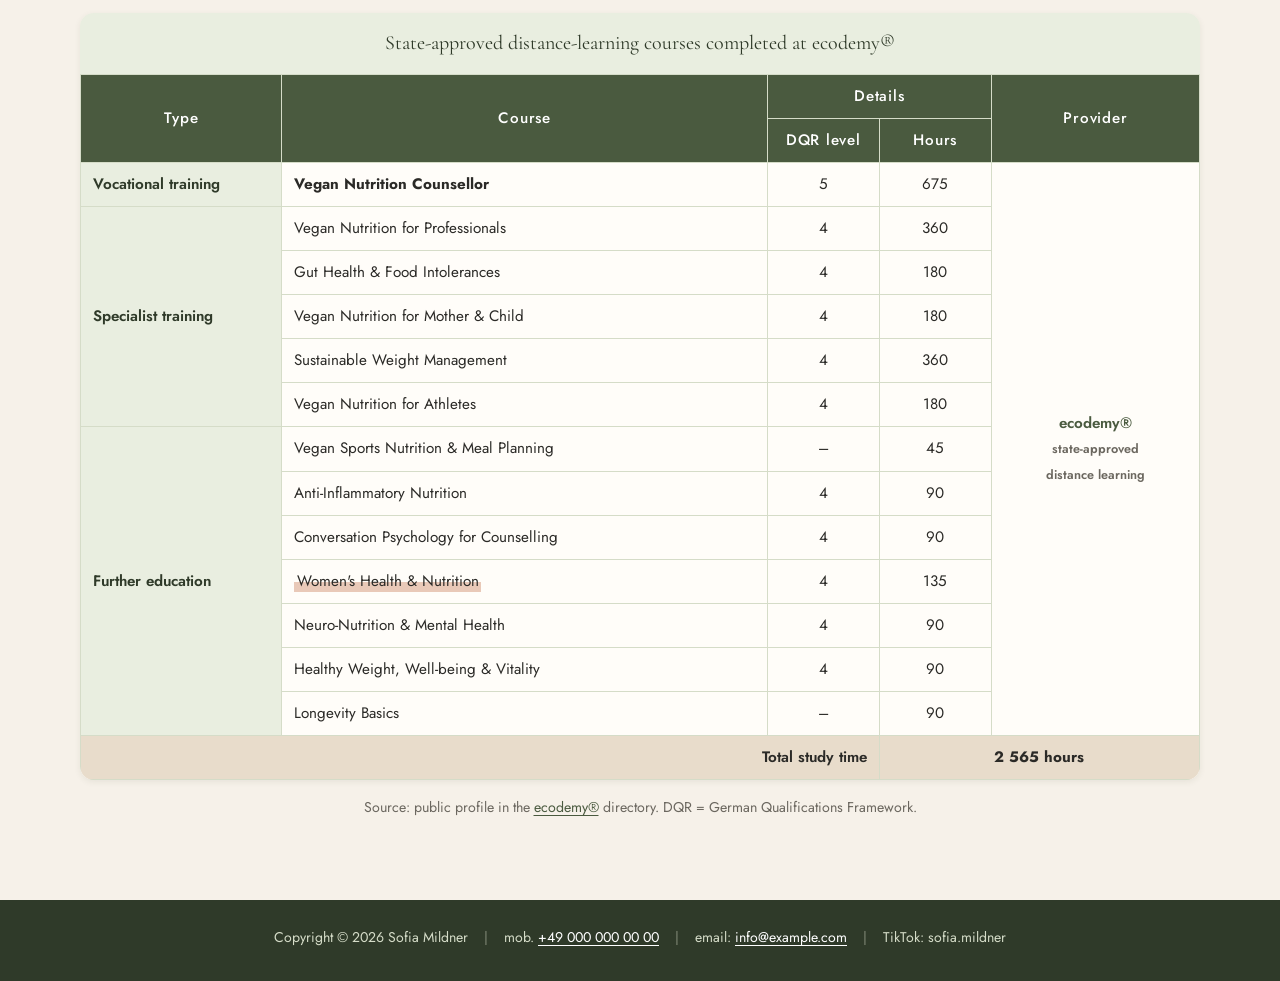
==== commit 78922f19: "updating all styles" ====
--- a/index.html
+++ b/index.html
@@ -2,161 +2,521 @@
 <html lang="en">
   <head>
     <meta charset="UTF-8" />
-    <meta name="viewport" content="width=device-width, initial-scale=1" />
-    <title>
-      Sofia Mildner – Vegan Nutrition Counselor &amp; Cycle Educator
-    </title>
+    <meta name="viewport" content="width=device-width, initial-scale=1.0" />
+    <meta
+      name="description"
+      content="Sofia Mildner – vegan nutrition counsellor and cycle coach from Coswig near Dresden. Story, education, photos and qualifications."
+    />
+    <meta
+      name="keywords"
+      content="Sofia Mildner, vegan nutrition, menstrual cycle, hormone-free contraception, NFP, women's health, Dresden"
+    />
+    <meta name="author" content="Sofia Mildner" />
+    <title>Sofia Mildner – Vegan Nutrition &amp; Cycle Coach</title>
+    <link rel="icon" href="images/favicon.svg" type="image/svg+xml" />
+    <link rel="preconnect" href="https://fonts.googleapis.com" />
+    <link rel="preconnect" href="https://fonts.gstatic.com" crossorigin />
+    <link
+      href="https://fonts.googleapis.com/css2?family=Cormorant+Garamond:ital,wght@0,500;0,600;0,700;1,500&family=Jost:wght@300;400;500;600&display=swap"
+      rel="stylesheet"
+    />
     <link rel="stylesheet" href="css/styles.css" />
   </head>
-  <body>
+  <body id="top">
+    <!-- ===== HEADER: назва сайту + навігація ===== -->
     <header class="site-header">
-      <h1>Sofia Mildner</h1>
-      <p class="tagline">
-        Vegan nutrition counselor and educator for cycle awareness
-      </p>
-      <nav aria-label="Main navigation">
+      <a class="logo" href="index.html">
+        <span class="logo__name">Sofia Mildner</span>
+        <span class="logo__tag"
+          >Naturopathy · Vegan Nutrition · Cycle Coaching</span
+        >
+      </a>
+      <nav class="main-nav" aria-label="Main navigation">
         <ul>
-          <li><a href="index.html" class="active">Biography</a></li>
-          <li><a href="career.html">Career</a></li>
+          <li><a href="#story">Story</a></li>
+          <li><a href="#expertise">Education &amp; Expertise</a></li>
+          <li><a href="#photos">Photos</a></li>
+          <li><a href="#qualifications">Qualifications</a></li>
+          <li><a href="seminar.html">Seminar</a></li>
           <li><a href="contact.html">Contact</a></li>
         </ul>
       </nav>
     </header>
 
-    <main class="layout">
-      <section id="bio">
-        <article>
-          <h2>About Sofia</h2>
-
-          <figure class="portrait">
-            <img
-              src="images/Warme Portraitszene mit Zimmerpflanzen.webp"
-              alt="Portrait of Sofia Mildner"
-              width="260"
-              height="325"
-            />
-            <figcaption>Sofia Mildner</figcaption>
-          </figure>
-
-          <p>
-            Sofia Mildner is a <strong>vegan nutrition counselor</strong> and a
-            <strong>trained educator</strong> (<em>Erzieherin</em>) from Saxony,
-            Germany. Born in 2004, she has been intensely interested in
-            <em>nutrition and body awareness</em> since the age of 16, and she
-            moved to a vegan diet on her own initiative.
+    <main class="container">
+      <!-- ===== HERO ===== -->
+      <section class="hero" aria-labelledby="hero-title">
+        <div class="hero__text">
+          <p class="eyebrow">Educator &amp; vegan nutrition counsellor</p>
+          <h1 id="hero-title">
+            Look forward to your period – <em>naturally</em>
+          </h1>
+          <p class="lead">
+            I help women understand their cycle, eat well on a plant-based diet
+            and use contraception without hormones.
           </p>
-          <p>
-            At the end of 2021 she began to look more closely at her own health
-            and stopped taking the contraceptive pill, which she had taken for
-            about a year. Through specialist literature, blogs and a lot of
-            self-study she learned to understand her body and cycle in a new,
-            mindful way.
-          </p>
-          <p>
-            Alongside her training as an educator she turned that passion into a
-            profession. In coachings and workshops she helps women
-            <mark>look forward to their period</mark> and learn about
-            hormone-free contraception.
-          </p>
-
-          <h3>Focus areas</h3>
-          <ul>
-            <li>Vegan nutrition for beginners and for everyday life</li>
-            <li>Vegan sports nutrition</li>
-            <li>Fasting and mindful eating</li>
-            <li>Women's health and cycle-based nutrition</li>
-          </ul>
-
-          <h4>Teaching</h4>
-          <p>
-            She teaches in Dresden at the Paracelsus Heilpraktikerschule, where
-            she offers a seminar on understanding the natural cycle and on
-            hormone-free contraception (NFP).
-          </p>
-
-          <h5>Ways of working</h5>
-          <p>
-            Talks, courses, workshops, one-to-one counseling and corporate
-            health management, available on site, by video call, phone or
-            e-mail.
-          </p>
-
-          <h6>Note</h6>
-          <p>
-            <small
-              >This page is a student project and is based on public information
-              from Sofia Mildner's professional profiles. It is not medical
-              advice.</small
+          <p class="hero__actions">
+            <a class="btn btn--primary" href="seminar.html">See my seminar</a>
+            <a class="btn btn--ghost" href="contact.html#register"
+              >Join a workshop</a
             >
           </p>
-
-          <blockquote>
+        </div>
+        <figure class="hero__figure">
+          <img
+            src="images/sofia-portrait.webp"
+            alt="Portrait of Sofia Mildner in a sage-green blazer, smiling"
+            width="420"
+            height="420"
+          />
+          <figcaption>Sofia Mildner</figcaption>
+        </figure>
+      </section>
+
+      <hr />
+
+      <!-- ===== СЮЖЕТ: форматування тексту, цитати ===== -->
+      <section id="story" class="section story" aria-labelledby="story-title">
+        <h2 id="story-title" class="section__title">Story</h2>
+
+        <div class="story__grid">
+          <article class="story__text">
+            <h3>How it all began</h3>
             <p>
-              I live in harmony with my cycle and look forward to my period.
+              Hi, I am <strong>Sofia Mildner</strong> – a trained
+              <em>educator</em> (<i lang="de">Erzieherin</i>) and a
+              <b>certified vegan nutrition counsellor</b>. Since I was
+              <span class="num">16</span> years old I have been fascinated by
+              <mark>nutrition and body awareness</mark>, so I switched my own
+              diet to vegan &ndash; step by step and entirely on my own.
             </p>
-            <footer>
-              — <cite>Sofia Mildner</cite>, from her professional profile
-              <small>(translated from German)</small>
-            </footer>
-          </blockquote>
-        </article>
-        <hr />
-
-        <article>
-          <h2>Career and qualifications</h2>
+            <p>
+              After taking the pill for one year, I began to look consciously
+              for
+              <strong><em>hormone-free alternatives</em></strong
+              >. I used to believe that
+              <del>the pill is the only reliable option</del>
+              <ins>there are several reliable, hormone-free methods</ins>. At
+              the end of <time datetime="2021-12">2021</time> I stopped taking
+              it. Through specialist literature, blogs and a lot of self-study I
+              got to know my body and my cycle in a new, <i>mindful</i> way.
+            </p>
+
+            <blockquote
+              cite="https://www.paracelsus.de/dozenten/v6z4/sofia-mildner"
+            >
+              <p>
+                Today I live in harmony with my cycle and look forward to my
+                period. I will show you how you, too, can use your cycle as a
+                strength and practise hormone-free contraception.
+              </p>
+              <footer>&mdash; <cite>Sofia Mildner</cite></footer>
+            </blockquote>
+
+            <h4>From passion to profession</h4>
+            <p>
+              Alongside my training as an educator I turned my passion into my
+              profession. In my coachings and workshops I accompany women who
+              want to replace the idea
+              <s>&ldquo;a period is something you just have to endure&rdquo;</s>
+              with real understanding. Key topics are the
+              <dfn><abbr title="Natural Family Planning">NFP</abbr></dfn>
+              method, cycle-based nutrition and critical nutrients such as
+              vitamin B<sub>12</sub>, iron and omega&#8209;3 fatty acids.
+            </p>
+            <p>
+              As the poster on my desk says:
+              <q>Kind people build better worlds.</q> A typical cycle lasts
+              about 28&nbsp;&plusmn;&nbsp;7 days &ndash; and every phase
+              (menstrual, follicular, ovulatory, luteal) needs something
+              different.<br />
+              That is exactly what we look at together.
+            </p>
+            <p>
+              <small
+                >Note: coaching complements but does not replace medical advice
+                from a doctor.</small
+              >
+            </p>
+          </article>
+
+          <!-- Бічна панель: ключові дати -->
+          <aside class="story__aside" aria-labelledby="dates-title">
+            <h3 id="dates-title">Key dates</h3>
+            <table class="dates">
+              <caption>
+                Milestones in Sofia's life
+              </caption>
+              <thead>
+                <tr>
+                  <th scope="col">Year</th>
+                  <th scope="col">Event</th>
+                </tr>
+              </thead>
+              <tbody>
+                <tr>
+                  <td><time datetime="2004">2004</time></td>
+                  <td>Born</td>
+                </tr>
+                <tr>
+                  <td>~2020</td>
+                  <td>
+                    At 16: first deep interest in nutrition, switches to a vegan
+                    diet
+                  </td>
+                </tr>
+                <tr>
+                  <td><time datetime="2021">2021</time></td>
+                  <td>Stops the pill, starts self-study of the cycle</td>
+                </tr>
+                <tr>
+                  <td>2020s</td>
+                  <td>Training as an educator (<i lang="de">Erzieherin</i>)</td>
+                </tr>
+                <tr>
+                  <td>2020s</td>
+                  <td>Certified vegan nutrition counsellor (ecodemy&reg;)</td>
+                </tr>
+                <tr>
+                  <td><time datetime="2026-11-14">14.11.2026</time></td>
+                  <td><mark>Seminar in Dresden</mark></td>
+                </tr>
+              </tbody>
+            </table>
+            <h5>Where</h5>
+            <p>Dresden, Saxony, Germany</p>
+          </aside>
+        </div>
+      </section>
+
+      <hr />
+
+      <!-- ===== ЗНІМАЛЬНА ГРУПА → освіта та напрями: вкладені списки ===== -->
+      <section
+        id="expertise"
+        class="section expertise"
+        aria-labelledby="expertise-title"
+      >
+        <h2 id="expertise-title" class="section__title">
+          Education &amp; Expertise
+        </h2>
+
+        <div class="expertise__grid">
+          <article class="card">
+            <h3>Focus areas</h3>
+            <ol>
+              <li>
+                Vegan nutrition
+                <ul>
+                  <li>for beginners</li>
+                  <li>in everyday life</li>
+                  <li>for sports</li>
+                </ul>
+              </li>
+              <li>
+                Cycle &amp; women's health
+                <ul>
+                  <li>hormone-free contraception (NFP)</li>
+                  <li>cycle-based nutrition</li>
+                </ul>
+              </li>
+              <li>
+                Mindful living
+                <ul>
+                  <li>fasting</li>
+                  <li>mindful eating</li>
+                </ul>
+              </li>
+            </ol>
+          </article>
+
+          <article class="card">
+            <h3>Achievements</h3>
+            <ol class="achievements">
+              <li>
+                State-approved distance-learning diploma
+                <strong>&ldquo;Vegan Nutrition Counsellor&rdquo;</strong> (675
+                h,
+                <abbr
+                  title="Deutscher Qualifikationsrahmen – German Qualifications Framework"
+                  >DQR</abbr
+                >
+                level 5)
+              </li>
+              <li>
+                12 further trainings, among them
+                <em>Women's Health &amp; Nutrition</em> and
+                <em>Neuro-Nutrition &amp; Mental Health</em>
+              </li>
+              <li>
+                Lecturer at the
+                <a
+                  href="https://www.paracelsus.de/dozenten/v6z4/sofia-mildner"
+                  target="_blank"
+                  rel="noopener"
+                  >Paracelsus school in Dresden</a
+                >
+              </li>
+              <li>Own coachings, workshops and online courses for women</li>
+            </ol>
+          </article>
+
+          <article class="card">
+            <h3>Services</h3>
+            <ul class="ticks">
+              <li>Talks</li>
+              <li>Courses, seminars, workshops</li>
+              <li>One-to-one counselling</li>
+              <li>Corporate health management</li>
+              <li>Recipes &amp; online courses</li>
+            </ul>
+            <h4>Available</h4>
+            <dl class="avail">
+              <dt>On site</dt>
+              <dd>Coswig / Dresden</dd>
+              <dt>Online</dt>
+              <dd>video call, phone, e-mail</dd>
+            </dl>
+          </article>
+        </div>
+
+        <details class="faq">
+          <summary>What is NFP?</summary>
           <p>
-            Sofia's key dates, training and achievements have their own page.
+            <dfn>Natural Family Planning</dfn> is a hormone-free method in which
+            a woman observes body signs such as basal temperature and cervical
+            mucus to determine her fertile and infertile days.
           </p>
-          <p><a href="career.html">Go to the Career page</a></p>
-        </article>
+        </details>
       </section>
 
-      <aside class="sidebar">
-        <h2>Quick facts</h2>
-        <ul class="plain">
-          <li><strong>Profession:</strong> Vegan nutrition counselor</li>
-          <li><strong>Born:</strong> 2004</li>
-          <li><strong>Based in:</strong> Coswig, Germany</li>
-          <li><strong>Teaches in:</strong> Dresden</li>
-        </ul>
-        <hr />
-        <h3>Learn more</h3>
-        <ul>
-          <li>
-            <a
-              href="https://www.paracelsus.de/dozenten/v6z4/sofia-mildner"
-              target="_blank"
-              rel="noopener"
-              >Paracelsus lecturer profile</a
+      <hr />
+
+      <!-- ===== ФОТО: звичайна, посилання, карта зображення ===== -->
+      <section
+        id="photos"
+        class="section photos"
+        aria-labelledby="photos-title"
+      >
+        <h2 id="photos-title" class="section__title">Photos</h2>
+
+        <div class="photos__grid">
+          <!-- 1. Звичайна картинка -->
+          <figure class="photo">
+            <img
+              src="images/sofia-portrait.webp"
+              alt="Sofia smiling, looking to the side, plants in the background"
+              width="320"
+              height="320"
+              loading="lazy"
+            />
+            <figcaption>Vegan Counsellor</figcaption>
+          </figure>
+
+          <!-- 2. Картинка-посилання на іншу сторінку -->
+          <figure class="photo photo--link">
+            <a href="seminar.html" title="Open the seminar page">
+              <img
+                src="images/sofia-workshop.webp"
+                alt="Sofia giving a workshop on Women's Cycle and Vegan Lifestyle"
+                width="320"
+                height="320"
+                loading="lazy"
+              />
+              <span class="photo__hint">Go to seminar &rarr;</span>
+            </a>
+            <figcaption>Visit workshop page</figcaption>
+          </figure>
+
+          <!-- 3. Карта зображення: частини картинки ведуть на різні сторінки -->
+          <figure class="photo photo--map">
+            <img
+              src="images/sofia-desk.webp"
+              alt="Sofia at her desk with books and values; parts of the image are links"
+              width="320"
+              height="320"
+              usemap="#desk-map"
+              loading="lazy"
+            />
+            <map name="desk-map">
+              <area
+                shape="rect"
+                coords="12,172,60,256"
+                href="seminar.html"
+                alt="Healthy women build a brighter future – seminar page"
+                title="Seminar page"
+              />
+              <area
+                shape="rect"
+                coords="237,10,316,171"
+                href="#expertise"
+                alt="Values and focus areas"
+                title="Focus areas"
+              />
+              <area
+                shape="rect"
+                coords="219,232,320,320"
+                href="seminar.html#program"
+                alt="Books – seminar programme"
+                title="Seminar programme"
+              />
+              <area
+                shape="rect"
+                coords="69,278,212,320"
+                href="contact.html#feedback"
+                alt="Notebook – write to Sofia"
+                title="Write to Sofia"
+              />
+            </map>
+            <figcaption>Details</figcaption>
+          </figure>
+        </div>
+      </section>
+
+      <hr />
+
+      <!-- ===== НАГОРОДИ → кваліфікації: таблиця з об'єднаними комірками ===== -->
+      <section
+        id="qualifications"
+        class="section quals"
+        aria-labelledby="quals-title"
+      >
+        <h2 id="quals-title" class="section__title">Qualifications</h2>
+
+        <div class="table-wrap">
+          <table class="quals__table">
+            <caption>
+              State-approved distance-learning courses completed at ecodemy&reg;
+            </caption>
+            <colgroup>
+              <col class="col-type" />
+              <col class="col-course" />
+              <col class="col-level" />
+              <col class="col-hours" />
+              <col class="col-provider" />
+            </colgroup>
+            <thead>
+              <tr>
+                <th scope="col" rowspan="2">Type</th>
+                <th scope="col" rowspan="2">Course</th>
+                <th scope="colgroup" colspan="2">Details</th>
+                <th scope="col" rowspan="2">Provider</th>
+              </tr>
+              <tr>
+                <th scope="col">DQR level</th>
+                <th scope="col">Hours</th>
+              </tr>
+            </thead>
+            <tbody>
+              <tr>
+                <th scope="row">Vocational training</th>
+                <td><strong>Vegan Nutrition Counsellor</strong></td>
+                <td class="c">5</td>
+                <td class="c">675</td>
+                <td rowspan="13" class="provider">
+                  ecodemy&reg;<br /><small
+                    >state-approved<br />distance learning</small
+                  >
+                </td>
+              </tr>
+              <tr>
+                <th scope="row" rowspan="5">Specialist training</th>
+                <td>Vegan Nutrition for Professionals</td>
+                <td class="c">4</td>
+                <td class="c">360</td>
+              </tr>
+              <tr>
+                <td>Gut Health &amp; Food Intolerances</td>
+                <td class="c">4</td>
+                <td class="c">180</td>
+              </tr>
+              <tr>
+                <td>Vegan Nutrition for Mother &amp; Child</td>
+                <td class="c">4</td>
+                <td class="c">180</td>
+              </tr>
+              <tr>
+                <td>Sustainable Weight Management</td>
+                <td class="c">4</td>
+                <td class="c">360</td>
+              </tr>
+              <tr>
+                <td>Vegan Nutrition for Athletes</td>
+                <td class="c">4</td>
+                <td class="c">180</td>
+              </tr>
+              <tr>
+                <th scope="row" rowspan="7">Further education</th>
+                <td>Vegan Sports Nutrition &amp; Meal Planning</td>
+                <td class="c">&ndash;</td>
+                <td class="c">45</td>
+              </tr>
+              <tr>
+                <td>Anti-Inflammatory Nutrition</td>
+                <td class="c">4</td>
+                <td class="c">90</td>
+              </tr>
+              <tr>
+                <td>Conversation Psychology for Counselling</td>
+                <td class="c">4</td>
+                <td class="c">90</td>
+              </tr>
+              <tr class="highlight">
+                <td><mark>Women's Health &amp; Nutrition</mark></td>
+                <td class="c">4</td>
+                <td class="c">135</td>
+              </tr>
+              <tr>
+                <td>Neuro-Nutrition &amp; Mental Health</td>
+                <td class="c">4</td>
+                <td class="c">90</td>
+              </tr>
+              <tr>
+                <td>Healthy Weight, Well-being &amp; Vitality</td>
+                <td class="c">4</td>
+                <td class="c">90</td>
+              </tr>
+              <tr>
+                <td>Longevity Basics</td>
+                <td class="c">&ndash;</td>
+                <td class="c">90</td>
+              </tr>
+            </tbody>
+            <tfoot>
+              <tr>
+                <th scope="row" colspan="3">Total study time</th>
+                <td colspan="2"><strong>2&nbsp;565 hours</strong></td>
+              </tr>
+            </tfoot>
+          </table>
+        </div>
+        <p class="note">
+          <small
+            >Source: public profile in the
+            <a href="https://www.ecodemy.de/" target="_blank" rel="noopener"
+              >ecodemy&reg;</a
             >
-          </li>
-          <li>
-            <a
-              href="https://www.paracelsus.de/seminare/w3e8/periode-mit-vorfreude-erwarten-und-hormonfrei-verhueten"
-              target="_blank"
-              rel="noopener"
-              >Seminar page</a
-            >
-          </li>
-          <li>
-            <a
-              href="https://www.paracelsus.de/heilpraktikerschulen/dresden"
-              target="_blank"
-              rel="noopener"
-              >School in Dresden</a
-            >
-          </li>
-        </ul>
-      </aside>
+            directory. DQR = German Qualifications Framework.</small
+          >
+        </p>
+      </section>
     </main>
 
+    <!-- ===== FOOTER ===== -->
     <footer class="site-footer">
       <p>
-        <small
-          >&copy; 2026 Student project about Sofia Mildner. Information from
-          public profiles.</small
+        <span>Copyright &copy; 2026 Sofia Mildner</span>
+        <span class="sep" aria-hidden="true">|</span>
+        <span>mob. <a href="tel:+490000000000">+49 000 000 00 00</a></span>
+        <span class="sep" aria-hidden="true">|</span>
+        <span
+          >email: <a href="mailto:info@example.com">info@example.com</a></span
         >
+        <span class="sep" aria-hidden="true">|</span>
+        <span>TikTok: sofia.mildner</span>
       </p>
     </footer>
+
+    <a class="to-top" href="#top" aria-label="Back to top">&uarr;</a>
   </body>
 </html>
--- a/css/styles.css
+++ b/css/styles.css
@@ -1,137 +1,719 @@
+/* =========================================================
+   Sofia Mildner – shared styles (Lab work No. 1)
+   Only HTML + CSS, no JavaScript
+   ========================================================= */
+
+/* ---------- 1. Змінні (custom properties) ---------- */
 :root {
-  --ink: #2b1b2e;
-  --plum: #5a2d62;
-  --sage: #a8c3a0;
-  --moss: #3f6b4f;
-  --petal: #f3d9df;
-  --paper: #fbf8fa;
-  --radius: 14px;
-}
-* { box-sizing: border-box; }
+    --green-900: #2f3a29;
+    --green-700: #4a5a3f;
+    --green-500: #6f7f5e;
+    --green-200: #d5dcc8;
+    --green-100: #e9eee0;
+    --cream:     #f6f1e9;
+    --paper:     #fffdf9;
+    --sand:      #e8dccb;
+    --blush:     #e9c9b8;
+    --ink:       #2b2a27;
+    --muted:     #6b675f;
+    --yellow:    #fbf3d2;
+    --blue:      #dbe7f3;
+    --error:     #b4483c;
+    --ok:        #4f7a46;
+
+    --radius: 14px;
+    --shadow-sm: 0 2px 6px rgba(47, 58, 41, .08);
+    --shadow:    0 10px 30px rgba(47, 58, 41, .12);
+    --font-head: "Cormorant Garamond", Georgia, serif;
+    --font-body: "Jost", "Segoe UI", Arial, sans-serif;
+}
+
+/* ---------- 2. Базові стилі ---------- */
+*,
+*::before,
+*::after { box-sizing: border-box; }
+
+html { scroll-behavior: smooth; scroll-padding-top: 90px; }
+
 body {
-  margin: 0;
-  font-family: "Segoe UI", system-ui, sans-serif;
-  line-height: 1.65;
-  color: var(--ink);
-  background: var(--paper);
-}
-h1, h2, h3, h4, h5, h6 { font-family: Georgia, "Times New Roman", serif; line-height: 1.2; }
-h1 { font-size: 2.6rem; margin: 0; }
-h2 { font-size: 1.7rem; color: var(--plum); }
-h3 { font-size: 1.35rem; }
-h4 { font-size: 1.15rem; }
-h5 { font-size: 1rem; }
-h6 { font-size: .9rem; }
-a { color: var(--moss); }
-a:hover { color: var(--plum); }
-hr { border: 0; height: 2px; margin: 2rem 0; background: linear-gradient(90deg, var(--sage), var(--petal)); }
-
-/* Header with sticky navigation (position: sticky) */
+    margin: 0;
+    font-family: var(--font-body);
+    font-weight: 400;
+    font-size: 17px;
+    line-height: 1.65;
+    color: var(--ink);
+    background: var(--cream);
+    background-image: linear-gradient(180deg, var(--paper) 0%, var(--cream) 420px);
+}
+
+img { max-width: 100%; height: auto; display: block; }
+
+h1, h2, h3, h4, h5, h6 {
+    font-family: var(--font-head);
+    color: var(--green-900);
+    line-height: 1.15;
+    margin: 0 0 .5em;
+}
+h1 { font-size: clamp(2.2rem, 5vw, 3.6rem); font-weight: 600; }
+h2 { font-size: clamp(1.8rem, 3.5vw, 2.4rem); font-weight: 600; }
+h3 { font-size: 1.55rem; }
+h4 { font-size: 1.3rem; margin-top: 1.2em; }
+h5 { font-size: 1.1rem; font-family: var(--font-body); text-transform: uppercase; letter-spacing: .12em; margin-top: 1.2em; }
+h6 { font-size: .85rem; font-family: var(--font-body); text-transform: uppercase; letter-spacing: .12em; color: var(--muted); margin-top: 1em; }
+
+p { margin: 0 0 1em; }
+
+a { color: var(--green-700); text-underline-offset: 3px; }
+a:hover { color: var(--green-900); }
+a:focus-visible { outline: 2px solid var(--green-500); outline-offset: 3px; border-radius: 4px; }
+
+mark { background: linear-gradient(transparent 55%, var(--blush) 55%); color: inherit; padding: 0 .15em; }
+del { color: var(--muted); }
+ins { text-decoration: none; background: var(--green-100); padding: 0 .2em; border-radius: 3px; }
+abbr[title] { text-decoration: underline dotted; cursor: help; }
+dfn { font-style: normal; font-weight: 600; }
+small { color: var(--muted); }
+q { font-style: italic; }
+
+/* Горизонтальна лінія з декоративним листочком */
+hr {
+    border: 0;
+    height: 1px;
+    margin: 56px 0;
+    background: linear-gradient(90deg, transparent, var(--green-500), transparent);
+    position: relative;
+    overflow: visible;
+}
+hr::after {
+    content: "❦";
+    position: absolute;
+    left: 50%;
+    top: 50%;
+    transform: translate(-50%, -50%);
+    padding: 0 14px;
+    background: var(--cream);
+    color: var(--green-500);
+    font-size: 1.1rem;
+}
+
+.container { width: min(1120px, 100% - 32px); margin-inline: auto; }
+
+.visually-hidden {
+    position: absolute !important;
+    width: 1px; height: 1px;
+    overflow: hidden;
+    clip: rect(0 0 0 0);
+    white-space: nowrap;
+}
+
+.clearfix::after { content: ""; display: table; clear: both; }
+
+.eyebrow {
+    font-size: .8rem;
+    letter-spacing: .18em;
+    text-transform: uppercase;
+    color: var(--green-500);
+    font-weight: 500;
+    margin-bottom: .6em;
+}
+
+/* ---------- 3. Кнопки ---------- */
+.btn {
+    display: inline-block;
+    padding: .75em 1.6em;
+    border-radius: 999px;
+    border: 1.5px solid var(--green-700);
+    font: 500 .95rem/1.2 var(--font-body);
+    letter-spacing: .03em;
+    text-decoration: none;
+    cursor: pointer;
+    transition: background-color .25s, color .25s, transform .15s, box-shadow .25s;
+}
+.btn--primary { background: linear-gradient(135deg, var(--green-500), var(--green-700)); color: #fff; }
+.btn--primary:hover { color: #fff; box-shadow: 0 8px 20px rgba(74, 90, 63, .35); transform: translateY(-2px); }
+.btn--ghost { background: transparent; color: var(--green-700); }
+.btn--ghost:hover { background: var(--green-100); }
+.btn:active { transform: translateY(1px) scale(.98); box-shadow: none; }
+
+/* ---------- 4. Шапка та навігація ---------- */
 .site-header {
-  padding: 2.5rem 1.5rem 0;
-  background: linear-gradient(135deg, var(--petal), var(--sage));
-}
-.tagline { margin: .3rem 0 1.5rem; font-size: 1.1rem; }
-nav { position: sticky; top: 0; z-index: 5; }
-nav ul { display: flex; flex-wrap: wrap; gap: .5rem; margin: 0; padding: 0; list-style: none; }
-nav a {
-  display: block; padding: .6rem 1.1rem; text-decoration: none; color: var(--ink);
-  background: rgba(251, 248, 250, .7); border-radius: var(--radius) var(--radius) 0 0;
-}
-nav a:hover, nav a.active { background: var(--paper); color: var(--plum); }
-
-/* Layout and floats */
-.layout { display: flow-root; max-width: 1000px; margin: 0 auto; padding: 2rem 1.5rem; }
-#bio { float: left; width: 68%; }
-.wide { width: 100%; }
-.sidebar {
-  float: right; width: 28%; padding: 1.2rem; border-radius: var(--radius);
-  background: var(--petal); position: relative;
-}
-.portrait { float: right; width: 260px; max-width: 45%; margin: 0 0 1rem 1.5rem; }
-.portrait img { width: 100%; height: auto; border-radius: var(--radius); box-shadow: 0 6px 18px rgba(43, 27, 46, .25); }
-figcaption { font-size: .85rem; margin-top: .4rem; }
-.plain { list-style: none; padding: 0; }
-mark { background: var(--petal); padding: 0 .2em; }
-
+    position: sticky;
+    top: 0;
+    z-index: 50;
+    display: flex;
+    flex-wrap: wrap;
+    align-items: center;
+    justify-content: space-between;
+    gap: 10px 24px;
+    padding: 14px max(16px, (100% - 1120px) / 2);
+    background: rgba(255, 253, 249, .92);
+    backdrop-filter: blur(8px);
+    border-bottom: 1px solid var(--green-200);
+}
+.logo { text-decoration: none; display: flex; flex-direction: column; }
+.logo__name { font: 600 1.7rem/1 var(--font-head); color: var(--green-900); }
+.logo__tag { font-size: .72rem; letter-spacing: .14em; text-transform: uppercase; color: var(--muted); margin-top: 4px; }
+
+.main-nav ul {
+    list-style: none;
+    margin: 0;
+    padding: 0;
+    display: flex;
+    flex-wrap: wrap;
+}
+.main-nav li + li { border-left: 1px solid var(--green-200); }
+.main-nav a {
+    display: block;
+    padding: 4px 14px;
+    font-size: .8rem;
+    letter-spacing: .1em;
+    text-transform: uppercase;
+    text-decoration: none;
+    color: var(--ink);
+    position: relative;
+}
+.main-nav a::after {
+    content: "";
+    position: absolute;
+    left: 14px; right: 14px; bottom: 0;
+    height: 1.5px;
+    background: var(--green-500);
+    transform: scaleX(0);
+    transition: transform .25s;
+}
+.main-nav a:hover::after,
+.main-nav a[aria-current="page"]::after { transform: scaleX(1); }
+.main-nav a[aria-current="page"] { color: var(--green-700); font-weight: 600; }
+
+/* ---------- 5. Hero ---------- */
+.hero {
+    display: grid;
+    grid-template-columns: 1.2fr 1fr;
+    align-items: center;
+    gap: 48px;
+    padding-top: 56px;
+}
+.hero h1 em { color: var(--green-500); }
+.lead { font-size: 1.15rem; color: var(--muted); max-width: 36ch; }
+.hero__actions { display: flex; flex-wrap: wrap; gap: 12px; margin-top: 28px; }
+.hero__figure { margin: 0; position: relative; }
+.hero__figure img {
+    border-radius: 200px 200px var(--radius) var(--radius);
+    box-shadow: var(--shadow);
+    width: 100%;
+}
+
+figcaption { font-size: .85rem; color: var(--muted); text-align: center; margin-top: 10px; }
+
+/* ---------- 6. Секції ---------- */
+.section__title {
+    text-align: center;
+    text-transform: uppercase;
+    letter-spacing: .12em;
+    margin-bottom: 1.2em;
+}
+
+/* Story */
+.story__grid { display: grid; grid-template-columns: 1.7fr 1fr; gap: 40px; align-items: start; }
+.story__text { font-size: 1.08rem; }
+.story__text p:first-of-type::first-letter {           /* буквиця */
+    float: left;
+    font: 600 3.6em/.8 var(--font-head);
+    color: var(--green-700);
+    margin: .08em .1em 0 0;
+}
 blockquote {
-  clear: both; margin: 1.5rem 0; padding: 1rem 1.5rem; border-left: 5px solid var(--moss);
-  background: #fff; border-radius: 0 var(--radius) var(--radius) 0;
-  font-family: Georgia, serif; font-size: 1.15rem;
-}
-blockquote footer { font-family: "Segoe UI", sans-serif; font-size: .9rem; }
-
-table { width: 100%; border-collapse: collapse; background: #fff; border-radius: var(--radius); overflow: hidden; }
-caption { text-align: left; padding-bottom: .5rem; font-style: italic; }
-th, td { padding: .7rem 1rem; text-align: left; vertical-align: top; }
-thead th { background: var(--moss); color: #fff; }
-tbody tr:nth-child(even) { background: var(--paper); }
-tbody tr:hover { background: var(--petal); }
-
-.site-footer { clear: both; padding: 1.5rem; text-align: center; background: var(--ink); color: var(--paper); }
-
-/* Contact page */
-.contact-layout { display: flex; gap: 2rem; align-items: flex-start; }
-.form-card { flex: 2; padding: 1.5rem; background: #fff; border-radius: var(--radius); box-shadow: 0 8px 24px rgba(43, 27, 46, .12); }
-.info-card {
-  flex: 1; position: relative; padding: 1.5rem; border-radius: var(--radius);
-  background: linear-gradient(160deg, var(--petal), #fff);
-  box-shadow: 0 8px 24px rgba(43, 27, 46, .12);
-}
-.badge { position: absolute; top: -12px; right: 16px; padding: .3rem .9rem; border-radius: 999px; background: var(--moss); color: #fff; font-size: .85rem; }
-.float-figure { float: left; margin: 0 1rem .5rem 0; }
-.float-figure img { border-radius: 10px; }
-.clear { clear: both; }
-
-/* Form elements */
-.field { margin-bottom: 1.1rem; }
-.field label { display: block; margin-bottom: .3rem; font-weight: 600; }
-input[type="text"], input[type="email"], select, textarea {
-  width: 100%; padding: .7rem .9rem; font: inherit; color: var(--ink);
-  background: var(--paper); border: 2px solid #d9cdd9; border-radius: 10px;
-  transition: border-color .25s, box-shadow .25s, transform .25s, background .25s;
-}
-input:hover, select:hover, textarea:hover { border-color: var(--sage); }
+    margin: 28px 0;
+    padding: 24px 28px 20px 64px;
+    background: var(--green-100);
+    border-radius: var(--radius);
+    position: relative;
+    font: italic 500 1.35rem/1.45 var(--font-head);
+    color: var(--green-900);
+}
+blockquote::before {
+    content: "“";
+    position: absolute;
+    left: 18px; top: -6px;
+    font-size: 4.5rem;
+    color: var(--green-500);
+}
+blockquote footer { font: normal .9rem var(--font-body); color: var(--muted); }
+
+.story__aside {
+    background: var(--paper);
+    border: 1px solid var(--green-200);
+    border-radius: var(--radius);
+    padding: 22px;
+    box-shadow: var(--shadow-sm);
+    position: sticky;
+    top: 100px;
+}
+.dates { width: 100%; border-collapse: collapse; font-size: .9rem; }
+.dates caption { text-align: left; font-size: .8rem; color: var(--muted); margin-bottom: 6px; }
+.dates th, .dates td { padding: 7px 6px; border-bottom: 1px solid var(--green-100); text-align: left; vertical-align: top; }
+.dates th { font-weight: 600; color: var(--green-700); font-size: .78rem; text-transform: uppercase; letter-spacing: .08em; }
+.dates td:first-child { white-space: nowrap; font-weight: 500; color: var(--green-700); }
+
+/* Expertise */
+.expertise__grid { display: grid; grid-template-columns: repeat(3, 1fr); gap: 24px; }
+.card {
+    background: var(--paper);
+    border-radius: var(--radius);
+    padding: 26px;
+    box-shadow: var(--shadow-sm);
+    border-top: 4px solid var(--green-500);
+    transition: transform .25s, box-shadow .25s;
+}
+.card:hover { transform: translateY(-4px); box-shadow: var(--shadow); }
+.card ol, .card ul { padding-left: 1.3em; margin: 0; }
+.card li { margin-bottom: .35em; }
+.card li ul { list-style: circle; margin-top: .25em; color: var(--muted); font-size: .95rem; }
+.card ol > li::marker { color: var(--green-500); font-weight: 600; }
+
+.achievements { counter-reset: ach; list-style: none; padding: 0 !important; }
+.achievements li { counter-increment: ach; position: relative; padding-left: 42px; margin-bottom: .9em; }
+.achievements li::before {
+    content: counter(ach);
+    position: absolute;
+    left: 0; top: 2px;
+    width: 28px; height: 28px;
+    border-radius: 50%;
+    background: var(--green-100);
+    color: var(--green-700);
+    font-weight: 600;
+    font-size: .85rem;
+    display: grid;
+    place-items: center;
+}
+
+.ticks { list-style: none; padding-left: 0 !important; }
+.ticks li { padding-left: 1.6em; position: relative; }
+.ticks li::before { content: "✓"; position: absolute; left: 0; color: var(--green-500); font-weight: 600; }
+
+.avail { display: grid; grid-template-columns: auto 1fr; gap: 4px 12px; margin: 0; font-size: .95rem; }
+.avail dt { font-weight: 600; color: var(--green-700); }
+.avail dd { margin: 0; }
+
+.faq {
+    margin-top: 28px;
+    background: var(--paper);
+    border-radius: var(--radius);
+    border: 1px solid var(--green-200);
+    padding: 14px 22px;
+}
+.faq summary { cursor: pointer; font-weight: 500; color: var(--green-700); }
+.faq[open] summary { margin-bottom: 10px; }
+
+/* Photos */
+.photos__grid { display: grid; grid-template-columns: repeat(3, 1fr); gap: 24px; justify-items: center; }
+.photo { margin: 0; text-align: center; }
+.photo img {
+    width: 320px;
+    height: 320px;
+    object-fit: cover;
+    border-radius: var(--radius);
+    box-shadow: var(--shadow-sm);
+}
+.photo--link a { display: block; position: relative; border-radius: var(--radius); overflow: hidden; }
+.photo--link img { transition: transform .5s, filter .5s; }
+.photo--link a:hover img { transform: scale(1.06); filter: brightness(.7); }
+.photo__hint {
+    position: absolute;
+    left: 50%; top: 50%;
+    transform: translate(-50%, -30%);
+    opacity: 0;
+    color: #fff;
+    font-weight: 500;
+    letter-spacing: .08em;
+    text-transform: uppercase;
+    transition: opacity .35s, transform .35s;
+}
+.photo--link a:hover .photo__hint { opacity: 1; transform: translate(-50%, -50%); }
+.photo--map img { max-width: none; outline: 2px dashed transparent; outline-offset: 4px; transition: outline-color .3s; }
+.photo--map:hover img { outline-color: var(--green-500); }
+
+/* Qualifications table */
+.table-wrap { overflow-x: auto; border-radius: var(--radius); box-shadow: var(--shadow-sm); }
+.quals__table { width: 100%; min-width: 640px; border-collapse: collapse; background: var(--paper); font-size: .95rem; }
+.quals__table caption { caption-side: top; padding: 14px; font-family: var(--font-head); font-size: 1.25rem; color: var(--green-900); background: var(--green-100); }
+.quals__table th, .quals__table td { border: 1px solid var(--green-200); padding: 9px 12px; text-align: left; vertical-align: middle; }
+.quals__table thead th { background: var(--green-700); color: #fff; font-weight: 500; text-align: center; letter-spacing: .05em; }
+.quals__table tbody th { background: var(--green-100); color: var(--green-900); font-weight: 600; }
+.quals__table td.c { text-align: center; }
+.quals__table tbody tr:hover td { background: #faf7ef; }
+.quals__table .provider { text-align: center; font-weight: 600; color: var(--green-700); background: var(--paper) !important; }
+.quals__table tfoot th, .quals__table tfoot td { background: var(--sand); font-weight: 600; text-align: right; }
+.quals__table tfoot td { text-align: center; }
+.col-type { width: 18%; }
+.col-level, .col-hours { width: 10%; }
+.note { margin-top: 12px; text-align: center; }
+
+/* ---------- 7. Підвал ---------- */
+.site-footer {
+    margin-top: 80px;
+    padding: 26px 16px;
+    text-align: center;
+    background: var(--green-900);
+    color: var(--green-200);
+    font-size: .88rem;
+}
+.site-footer p { margin: 0 0 .4em; }
+.site-footer span { display: inline-block; }
+.site-footer a { color: #fff; }
+.site-footer .sep { margin: 0 12px; opacity: .5; }
+.site-footer small { color: var(--green-500); }
+
+/* Кнопка «вгору» – завжди на одному місці екрана */
+.to-top {
+    position: fixed;
+    right: 22px;
+    bottom: 22px;
+    z-index: 60;
+    width: 50px;
+    height: 50px;
+    display: grid;
+    place-items: center;
+    border-radius: 50%;
+    background: linear-gradient(135deg, #7d93b8, #4f6a96);
+    color: #fff;
+    font-size: 1.4rem;
+    text-decoration: none;
+    box-shadow: 0 6px 18px rgba(79, 106, 150, .4);
+    transition: transform .2s;
+}
+.to-top:hover { color: #fff; transform: translateY(-4px); }
+
+/* =========================================================
+   8. Сторінка контактів
+   ========================================================= */
+
+/* Загальна інформація: float + absolute */
+.intro {
+    display: grid;
+    grid-template-columns: 1.6fr 1fr;
+    gap: 40px;
+    padding-top: 48px;
+    align-items: center;
+}
+.intro__text { overflow: hidden; }       /* містить float-елементи */
+.intro__text img {
+    width: 120px;
+    height: 120px;
+    object-fit: cover;
+    border-radius: 12px;
+    box-shadow: var(--shadow-sm);
+}
+.float-left  { float: left;  margin: 4px 20px 10px 0; }
+.float-right { float: right; margin: 4px 0 10px 20px; }
+.intro__text address { clear: both; font-style: normal; color: var(--muted); border-left: 3px solid var(--green-500); padding-left: 12px; }
+
+.stack { position: relative; height: 340px; }
+.stack__item {
+    position: absolute;
+    width: 220px;
+    height: 220px;
+    object-fit: cover;
+    border: 6px solid #fff;
+    border-radius: 12px;
+    box-shadow: var(--shadow);
+    transition: transform .35s, z-index 0s;
+}
+.stack__item--1 { left: 0;   top: 0;    transform: rotate(-7deg); z-index: 1; }
+.stack__item--2 { left: 18%; top: 50px; transform: rotate(4deg);  z-index: 2; }
+.stack__item--3 { left: 36%; top: 100px; transform: rotate(-2deg); z-index: 3; }
+.stack__item:hover { transform: rotate(0) scale(1.06); z-index: 5; }
+.stack__badge {
+    position: absolute;
+    right: 0; top: 10px;
+    z-index: 4;
+    padding: 10px 14px;
+    background: var(--yellow);
+    border-radius: 10px;
+    font: italic 600 1rem/1.25 var(--font-head);
+    color: var(--green-900);
+    box-shadow: var(--shadow-sm);
+    transform: rotate(3deg);
+}
+
+/* Меню форм – прилипає до верхньої частини */
+.form-nav {
+    position: sticky;
+    top: 78px;
+    z-index: 40;
+    display: grid;
+    grid-template-columns: repeat(3, 1fr);
+    margin: 48px 0 24px;
+    background: var(--paper);
+    border: 1px solid var(--green-200);
+    border-radius: 999px;
+    box-shadow: var(--shadow-sm);
+    overflow: hidden;
+}
+.form-nav a {
+    text-align: center;
+    padding: 12px 8px;
+    text-decoration: none;
+    font-size: .9rem;
+    font-weight: 500;
+    color: var(--ink);
+    transition: background-color .25s, color .25s;
+}
+.form-nav a + a { border-left: 1px solid var(--green-200); }
+.form-nav a:hover { background: var(--green-700); color: #fff; }
+
+/* Загальні блоки форм */
+.form-block {
+    border-radius: 20px;
+    padding: 30px;
+    margin-bottom: 36px;
+    box-shadow: var(--shadow);
+}
+.form-block h2 { font-size: 1.8rem; }
+
+fieldset { border: 0; margin: 0 0 18px; padding: 0; min-width: 0; }
+legend {
+    font: 600 .78rem var(--font-body);
+    text-transform: uppercase;
+    letter-spacing: .14em;
+    color: var(--green-700);
+    margin-bottom: 8px;
+}
+
+label, .label { display: block; font-size: .92rem; font-weight: 500; margin: 12px 0 5px; }
+label small { font-weight: 400; }
+
+input, select, textarea {
+    width: 100%;
+    padding: 11px 14px;
+    font: inherit;
+    font-size: .95rem;
+    color: var(--ink);
+    background: #fff;
+    border: 1.5px solid #cfd6c3;
+    border-radius: 10px;
+    box-shadow: inset 0 1px 2px rgba(0, 0, 0, .04);
+    transition: border-color .25s, box-shadow .25s, transform .25s;
+}
+textarea { resize: vertical; min-height: 160px; }
+input::placeholder, textarea::placeholder { color: #a9a59c; }
+
+input:hover, select:hover, textarea:hover { border-color: var(--green-500); }
+
+/* Анімація при фокусі */
 input:focus, select:focus, textarea:focus {
-  outline: none; border-color: var(--plum); background: #fff;
-  box-shadow: 0 0 0 4px rgba(90, 45, 98, .15); transform: translateY(-2px);
-}
-input:valid:not(:placeholder-shown), textarea:valid:not(:placeholder-shown) { border-color: var(--moss); }
-input:invalid:not(:placeholder-shown), textarea:invalid:not(:placeholder-shown) { border-color: #b3261e; background: #fdf1f0; }
-.field.check { display: flex; align-items: center; gap: .6rem; }
-.field.check label { margin: 0; font-weight: 400; }
-
-button, .button-link {
-  display: inline-block; padding: .8rem 1.6rem; font: inherit; font-weight: 600; color: #fff;
-  text-decoration: none; cursor: pointer; border: 0; border-radius: 999px;
-  background: linear-gradient(135deg, var(--moss), var(--plum));
-  box-shadow: 0 4px 12px rgba(63, 107, 79, .4);
-  transition: transform .2s, box-shadow .2s, filter .2s;
-}
-button:hover, .button-link:hover { color: #fff; filter: brightness(1.1); transform: translateY(-2px); box-shadow: 0 8px 18px rgba(63, 107, 79, .45); }
-button:active, .button-link:active { transform: translateY(1px) scale(.98); box-shadow: 0 2px 6px rgba(63, 107, 79, .4); }
-button:focus-visible, .button-link:focus-visible, a:focus-visible { outline: 3px solid var(--plum); outline-offset: 3px; }
-
-/* Modal window (position: fixed) */
-.modal {
-  position: fixed; inset: 0; z-index: 50; display: none; align-items: center; justify-content: center;
-  background: rgba(43, 27, 46, .6);
-}
-.modal:target { display: flex; }
-.modal-box {
-  position: relative; width: min(420px, 90%); padding: 2rem; background: #fff; border-radius: var(--radius);
-  box-shadow: 0 20px 50px rgba(0, 0, 0, .4); animation: pop .35s ease-out;
-}
-.close { position: absolute; top: 8px; right: 14px; font-size: 2rem; text-decoration: none; color: var(--plum); }
-@keyframes pop { from { opacity: 0; transform: scale(.85) translateY(20px); } to { opacity: 1; transform: none; } }
-
-.contact-layout::after { content: ""; display: table; clear: both; }
-
-@media (max-width: 760px) {
-  #bio, .sidebar { float: none; width: 100%; }
-  .sidebar { margin-top: 2rem; }
-  .contact-layout { flex-direction: column; }
-}
-@media (prefers-reduced-motion: reduce) {
-  * { transition: none !important; animation: none !important; }
-}
+    outline: none;
+    border-color: var(--green-700);
+    box-shadow: 0 0 0 4px rgba(111, 127, 94, .22);
+    animation: focus-pop .35s ease-out;
+}
+@keyframes focus-pop {
+    0%   { transform: scale(1); }
+    40%  { transform: scale(1.015); }
+    100% { transform: scale(1); }
+}
+
+/* Валідація: :valid / :invalid (лише після введення, щоб порожні поля не червоніли одразу) */
+input:not([type="radio"], [type="checkbox"], [type="range"], [type="file"], [type="date"]):not(:placeholder-shown):invalid,
+textarea:not(:placeholder-shown):invalid {
+    border-color: var(--error);
+    background: #fdf3f1 url("data:image/svg+xml,%3Csvg xmlns='http://www.w3.org/2000/svg' viewBox='0 0 16 16'%3E%3Ccircle cx='8' cy='8' r='7' fill='%23b4483c'/%3E%3Cpath d='M8 4v5M8 11v1' stroke='white' stroke-width='2' stroke-linecap='round'/%3E%3C/svg%3E") no-repeat right 12px center / 16px;
+}
+input:not([type="radio"], [type="checkbox"], [type="range"], [type="file"], [type="date"]):not(:placeholder-shown):valid,
+textarea:not(:placeholder-shown):valid {
+    border-color: var(--ok);
+    background: #f5faf2 url("data:image/svg+xml,%3Csvg xmlns='http://www.w3.org/2000/svg' viewBox='0 0 16 16'%3E%3Ccircle cx='8' cy='8' r='7' fill='%234f7a46'/%3E%3Cpath d='M4.5 8.2l2.2 2.2 4.6-4.8' stroke='white' stroke-width='2' fill='none' stroke-linecap='round'/%3E%3C/svg%3E") no-repeat right 12px center / 16px;
+}
+select:valid { border-color: var(--ok); }
+
+input[type="radio"], input[type="checkbox"] {
+    width: 18px; height: 18px;
+    margin: 0 6px 0 0;
+    vertical-align: -3px;
+    accent-color: var(--green-700);
+    box-shadow: none;
+}
+input[type="range"] { padding: 0; accent-color: var(--green-700); border: 0; box-shadow: none; background: transparent; }
+
+.radios, .checks { display: flex; flex-wrap: wrap; gap: 6px 22px; }
+.radios label, .checks label, .agree { display: inline-flex; align-items: center; font-weight: 400; margin: 4px 0; cursor: pointer; }
+.row { display: grid; grid-template-columns: 1fr 1.4fr; gap: 14px; }
+
+/* --- Форма реєстрації (блакитна, як на макеті) --- */
+.form-block--register { background: linear-gradient(160deg, #e6eef7 0%, var(--blue) 60%, #cfdcec 100%); }
+.reg-form { display: grid; grid-template-columns: 1fr 1fr; gap: 0 40px; }
+.reg-form__bottom {
+    grid-column: 1 / -1;
+    display: flex;
+    flex-wrap: wrap;
+    justify-content: space-between;
+    align-items: center;
+    gap: 16px;
+    padding-top: 16px;
+    border-top: 1px solid rgba(79, 106, 150, .2);
+}
+.buttons { display: flex; gap: 12px; flex-wrap: wrap; }
+
+.avatar {
+    width: 120px;
+    height: 120px;
+    margin: 0 auto 10px;
+    border-radius: 50%;
+    border: 2px dashed #7d93b8;
+    background: #fff;
+    display: grid;
+    place-items: center;
+    align-content: center;
+    cursor: pointer;
+    transition: border-color .25s, transform .25s, box-shadow .25s;
+}
+.avatar svg { width: 54px; height: 54px; fill: none; stroke: #7d93b8; stroke-width: 3; }
+.avatar span { font-size: .75rem; color: #4f6a96; }
+.avatar:hover { border-style: solid; transform: scale(1.04); box-shadow: var(--shadow-sm); }
+
+/* --- Форма входу (зелена) + модальне вікно через :target --- */
+.form-block--login {
+    background: linear-gradient(160deg, #eef3e4, #dfe8cf);
+    max-width: 440px;
+    margin-inline: auto;
+    position: relative;
+}
+.login__box { position: relative; }
+.login__close, .login__backdrop { display: none; }
+.form-block--login button { width: 100%; margin-top: 14px; }
+.login__hint { margin: 14px 0 0; text-align: center; line-height: 1.3; }
+
+/* Коли посилання веде на #login – форма стає модальним вікном (position: fixed) */
+.form-block--login:target {
+    position: fixed;
+    inset: 0;
+    z-index: 100;
+    max-width: none;
+    margin: 0;
+    padding: 16px;
+    border-radius: 0;
+    background: none;
+    box-shadow: none;
+    display: grid;
+    place-items: center;
+}
+.form-block--login:target .login__backdrop {
+    display: block;
+    position: absolute;
+    inset: 0;
+    background: rgba(31, 38, 27, .55);
+    backdrop-filter: blur(3px);
+    animation: fade .3s ease-out;
+}
+.form-block--login:target .login__box {
+    width: min(420px, 100%);
+    padding: 34px 30px 26px;
+    border-radius: 20px;
+    background: linear-gradient(160deg, #f3f7ec, #dfe8cf);
+    box-shadow: 0 30px 60px rgba(0, 0, 0, .3);
+    animation: modal-in .35s ease-out;
+}
+.form-block--login:target .login__close {
+    display: grid;
+    place-items: center;
+    position: absolute;
+    top: 12px; right: 12px;
+    width: 34px; height: 34px;
+    border-radius: 50%;
+    background: #fff;
+    font-size: 1.4rem;
+    text-decoration: none;
+    color: var(--ink);
+    box-shadow: var(--shadow-sm);
+}
+.form-block--login:target .login__close:hover { background: var(--green-700); color: #fff; }
+.form-block--login:target .login__hint { display: none; }
+@keyframes fade { from { opacity: 0; } to { opacity: 1; } }
+@keyframes modal-in { from { opacity: 0; transform: translateY(24px) scale(.96); } to { opacity: 1; transform: none; } }
+
+/* --- Форма зворотного зв'язку (жовта) – колонки через float --- */
+.form-block--feedback { background: linear-gradient(160deg, #fdf8e4, var(--yellow) 60%, #f6e9b8); }
+.fb-form__left  { float: left;  width: 38%; }
+.fb-form__right { float: right; width: 58%; }
+.fb-form .btn { margin-top: 18px; }
+
+/* --- Соцмережі --- */
+.social {
+    display: flex;
+    flex-wrap: wrap;
+    align-items: center;
+    gap: 18px 28px;
+    padding: 18px 24px;
+    background: var(--paper);
+    border: 1px solid var(--green-200);
+    border-radius: var(--radius);
+    box-shadow: var(--shadow-sm);
+}
+.social__label { font-size: 1.5rem; margin: 0; }
+.social__list { list-style: none; margin: 0; padding: 0; display: flex; gap: 14px; flex-wrap: wrap; }
+.social__list a {
+    width: 56px; height: 56px;
+    display: grid;
+    place-items: center;
+    border-radius: 50%;
+    border: 1.5px solid var(--green-500);
+    color: var(--green-700);
+    transition: background-color .25s, color .25s, transform .25s;
+}
+.social__list svg { width: 24px; height: 24px; fill: none; stroke: currentColor; stroke-width: 1.8; stroke-linejoin: round; stroke-linecap: round; }
+.social__list svg .fill { fill: currentColor; }
+.social__list a:hover { background: var(--green-700); color: #fff; transform: translateY(-3px) rotate(-6deg); }
+
+/* =========================================================
+   9. Сторінка семінару
+   ========================================================= */
+.seminar__head { padding-top: 48px; max-width: 820px; }
+.seminar__figure { margin: 24px 0 40px; }
+.seminar__figure img { width: 100%; max-height: 520px; object-fit: cover; border-radius: 20px; box-shadow: var(--shadow); }
+.seminar__grid { display: grid; grid-template-columns: 1.7fr 1fr; gap: 40px; align-items: start; }
+.seminar__about ol { padding-left: 1.3em; }
+.seminar__about ol li::marker { color: var(--green-500); font-weight: 600; }
+.seminar__info {
+    position: sticky;
+    top: 100px;
+    padding: 26px;
+    border-radius: 20px;
+    background: linear-gradient(160deg, var(--paper), var(--green-100));
+    box-shadow: var(--shadow);
+}
+.seminar__info dl { display: grid; grid-template-columns: auto 1fr; gap: 8px 16px; margin: 0 0 22px; }
+.seminar__info dt { font-weight: 600; color: var(--green-700); }
+.seminar__info dd { margin: 0; }
+.seminar__info .btn { display: block; text-align: center; margin-top: 10px; }
+
+/* =========================================================
+   10. Адаптивність
+   ========================================================= */
+@media (max-width: 900px) {
+    .hero, .story__grid, .intro, .seminar__grid { grid-template-columns: 1fr; }
+    .hero__figure { max-width: 380px; margin-inline: auto; }
+    .story__aside, .seminar__info { position: static; }
+    .expertise__grid, .photos__grid { grid-template-columns: 1fr 1fr; }
+    .reg-form { grid-template-columns: 1fr; }
+    .stack { max-width: 420px; width: 100%; margin-inline: auto; }
+}
+
+@media (max-width: 640px) {
+    body { font-size: 16px; }
+    .site-header { position: static; }
+    .main-nav a { padding: 4px 9px; font-size: .72rem; }
+    .expertise__grid, .photos__grid { grid-template-columns: 1fr; }
+    .form-nav { top: 8px; border-radius: 16px; }
+    .form-nav a { font-size: .8rem; }
+    .form-block { padding: 22px 18px; }
+    .fb-form__left, .fb-form__right { float: none; width: 100%; }
+    .row { grid-template-columns: 1fr; }
+    .stack { height: 300px; }
+    .stack__item { width: 170px; height: 170px; }
+    .stack__badge { font-size: .85rem; }
+    .site-footer .sep { display: none; }
+    .site-footer span { display: block; }
+    .photo img { width: 100%; max-width: 320px; height: auto; aspect-ratio: 1; }
+    .photo--map img { width: 320px; max-width: none; }
+    .float-left, .float-right { width: 90px !important; height: 90px !important; }
+}
